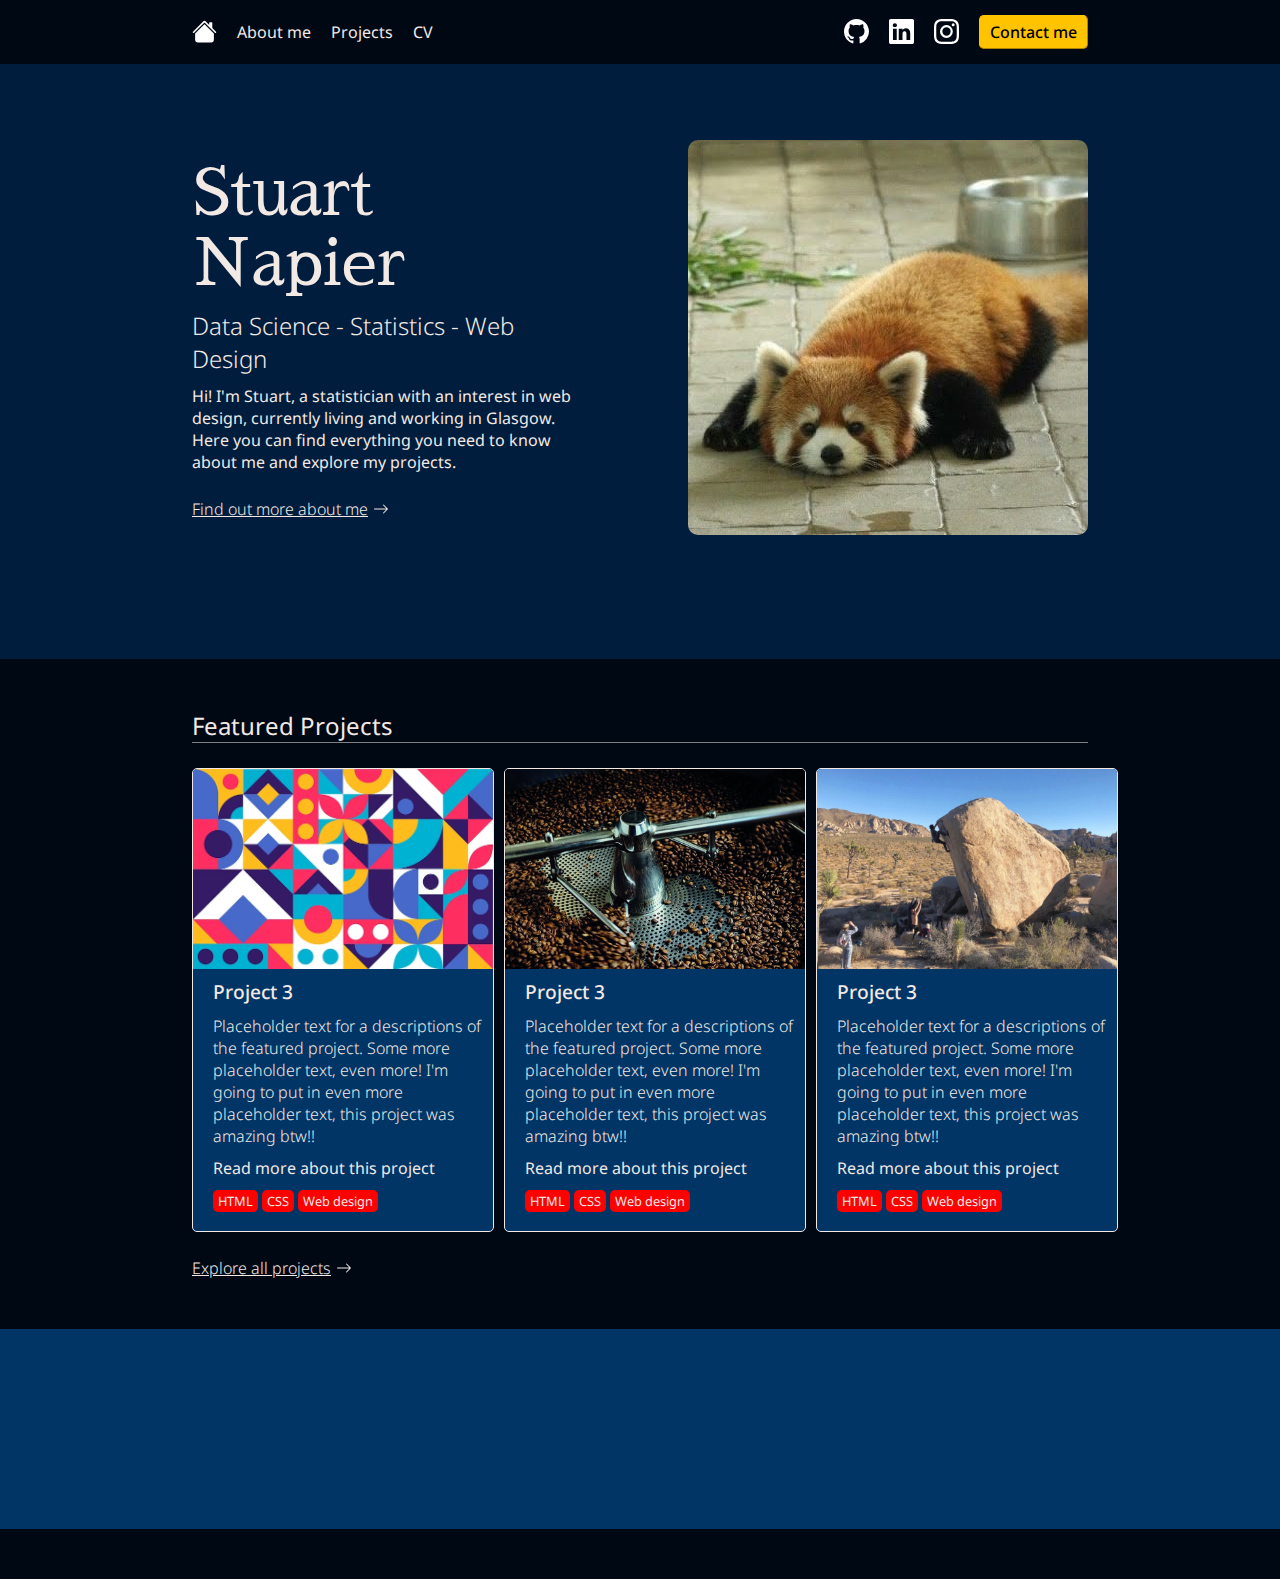
==== index.html @ 477f3e55 "deleted bootstrap files and added new files that don't use bootstrap" ====
<!DOCTYPE html>
<html lang="en">
	<head>
		<meta charset="UTF-8" />
		<meta name="viewport" content="width=device-width, initial-scale=1.0" />
		<title>NO Boostrap</title>
		<link rel="preconnect" href="https://fonts.googleapis.com" />
		<link rel="preconnect" href="https://fonts.gstatic.com" crossorigin />
		<link
			href="https://fonts.googleapis.com/css2?family=Libre+Baskerville&family=Noto+Sans:ital,wght@0,100;0,400;1,900&family=Sawarabi+Mincho&display=swap"
			rel="stylesheet"
		/>
		<link rel="stylesheet" href="./styles.css" />
	</head>
	<body>
		<header>
			<div class="header-container">
				<div class="header-list">
					<a href="">
						<svg
							xmlns="http://www.w3.org/2000/svg"
							width="16"
							height="16"
							fill="currentColor"
							class="bi bi-house-fill"
							viewBox="0 0 16 16"
						>
							<path
								d="M8.707 1.5a1 1 0 0 0-1.414 0L.646 8.146a.5.5 0 0 0 .708.708L8 2.207l6.646 6.647a.5.5 0 0 0 .708-.708L13 5.793V2.5a.5.5 0 0 0-.5-.5h-1a.5.5 0 0 0-.5.5v1.293z"
							/>
							<path
								d="m8 3.293 6 6V13.5a1.5 1.5 0 0 1-1.5 1.5h-9A1.5 1.5 0 0 1 2 13.5V9.293l6-6Z"
							/></svg
					></a>
					<a href="" class="hide-small">About me</a>
					<a href="" class="hide-small">Projects</a>
					<a href="" class="hide-small">CV</a>
				</div>
				<div class="header-end">
					<a href="" class="hide-small">
						<svg
							xmlns="http://www.w3.org/2000/svg"
							fill="currentColor"
							class="banner-icon"
							viewBox="0 0 16 16"
						>
							<path
								d="M8 0C3.58 0 0 3.58 0 8c0 3.54 2.29 6.53 5.47 7.59.4.07.55-.17.55-.38 0-.19-.01-.82-.01-1.49-2.01.37-2.53-.49-2.69-.94-.09-.23-.48-.94-.82-1.13-.28-.15-.68-.52-.01-.53.63-.01 1.08.58 1.23.82.72 1.21 1.87.87 2.33.66.07-.52.28-.87.51-1.07-1.78-.2-3.64-.89-3.64-3.95 0-.87.31-1.59.82-2.15-.08-.2-.36-1.02.08-2.12 0 0 .67-.21 2.2.82.64-.18 1.32-.27 2-.27.68 0 1.36.09 2 .27 1.53-1.04 2.2-.82 2.2-.82.44 1.1.16 1.92.08 2.12.51.56.82 1.27.82 2.15 0 3.07-1.87 3.75-3.65 3.95.29.25.54.73.54 1.48 0 1.07-.01 1.93-.01 2.2 0 .21.15.46.55.38A8.012 8.012 0 0 0 16 8c0-4.42-3.58-8-8-8"
							/>
						</svg>
					</a>
					<a href="" class="hide-small">
						<svg
							xmlns="http://www.w3.org/2000/svg"
							fill="currentColor"
							class="banner-icon"
							viewBox="0 0 16 16"
						>
							<path
								d="M0 1.146C0 .513.526 0 1.175 0h13.65C15.474 0 16 .513 16 1.146v13.708c0 .633-.526 1.146-1.175 1.146H1.175C.526 16 0 15.487 0 14.854V1.146zm4.943 12.248V6.169H2.542v7.225h2.401m-1.2-8.212c.837 0 1.358-.554 1.358-1.248-.015-.709-.52-1.248-1.342-1.248-.822 0-1.359.54-1.359 1.248 0 .694.521 1.248 1.327 1.248h.016zm4.908 8.212V9.359c0-.216.016-.432.08-.586.173-.431.568-.878 1.232-.878.869 0 1.216.662 1.216 1.634v3.865h2.401V9.25c0-2.22-1.184-3.252-2.764-3.252-1.274 0-1.845.7-2.165 1.193v.025h-.016a5.54 5.54 0 0 1 .016-.025V6.169h-2.4c.03.678 0 7.225 0 7.225h2.4"
							/>
						</svg>
					</a>
					<a href="" class="hide-small">
						<svg
							xmlns="http://www.w3.org/2000/svg"
							fill="currentColor"
							class="banner-icon"
							viewBox="0 0 16 16"
						>
							<path
								d="M8 0C5.829 0 5.556.01 4.703.048 3.85.088 3.269.222 2.76.42a3.917 3.917 0 0 0-1.417.923A3.927 3.927 0 0 0 .42 2.76C.222 3.268.087 3.85.048 4.7.01 5.555 0 5.827 0 8.001c0 2.172.01 2.444.048 3.297.04.852.174 1.433.372 1.942.205.526.478.972.923 1.417.444.445.89.719 1.416.923.51.198 1.09.333 1.942.372C5.555 15.99 5.827 16 8 16s2.444-.01 3.298-.048c.851-.04 1.434-.174 1.943-.372a3.916 3.916 0 0 0 1.416-.923c.445-.445.718-.891.923-1.417.197-.509.332-1.09.372-1.942C15.99 10.445 16 10.173 16 8s-.01-2.445-.048-3.299c-.04-.851-.175-1.433-.372-1.941a3.926 3.926 0 0 0-.923-1.417A3.911 3.911 0 0 0 13.24.42c-.51-.198-1.092-.333-1.943-.372C10.443.01 10.172 0 7.998 0h.003zm-.717 1.442h.718c2.136 0 2.389.007 3.232.046.78.035 1.204.166 1.486.275.373.145.64.319.92.599.28.28.453.546.598.92.11.281.24.705.275 1.485.039.843.047 1.096.047 3.231s-.008 2.389-.047 3.232c-.035.78-.166 1.203-.275 1.485a2.47 2.47 0 0 1-.599.919c-.28.28-.546.453-.92.598-.28.11-.704.24-1.485.276-.843.038-1.096.047-3.232.047s-2.39-.009-3.233-.047c-.78-.036-1.203-.166-1.485-.276a2.478 2.478 0 0 1-.92-.598 2.48 2.48 0 0 1-.6-.92c-.109-.281-.24-.705-.275-1.485-.038-.843-.046-1.096-.046-3.233 0-2.136.008-2.388.046-3.231.036-.78.166-1.204.276-1.486.145-.373.319-.64.599-.92.28-.28.546-.453.92-.598.282-.11.705-.24 1.485-.276.738-.034 1.024-.044 2.515-.045v.002zm4.988 1.328a.96.96 0 1 0 0 1.92.96.96 0 0 0 0-1.92zm-4.27 1.122a4.109 4.109 0 1 0 0 8.217 4.109 4.109 0 0 0 0-8.217zm0 1.441a2.667 2.667 0 1 1 0 5.334 2.667 2.667 0 0 1 0-5.334"
							/>
						</svg>
					</a>
					<button class="contact-button">Contact me</button>
				</div>
				<div class="header-small-middle">
					<a href="">
						<svg
							xmlns="http://www.w3.org/2000/svg"
							fill="currentColor"
							class="banner-icon"
							viewBox="0 0 16 16"
						>
							<path
								d="M8 0C3.58 0 0 3.58 0 8c0 3.54 2.29 6.53 5.47 7.59.4.07.55-.17.55-.38 0-.19-.01-.82-.01-1.49-2.01.37-2.53-.49-2.69-.94-.09-.23-.48-.94-.82-1.13-.28-.15-.68-.52-.01-.53.63-.01 1.08.58 1.23.82.72 1.21 1.87.87 2.33.66.07-.52.28-.87.51-1.07-1.78-.2-3.64-.89-3.64-3.95 0-.87.31-1.59.82-2.15-.08-.2-.36-1.02.08-2.12 0 0 .67-.21 2.2.82.64-.18 1.32-.27 2-.27.68 0 1.36.09 2 .27 1.53-1.04 2.2-.82 2.2-.82.44 1.1.16 1.92.08 2.12.51.56.82 1.27.82 2.15 0 3.07-1.87 3.75-3.65 3.95.29.25.54.73.54 1.48 0 1.07-.01 1.93-.01 2.2 0 .21.15.46.55.38A8.012 8.012 0 0 0 16 8c0-4.42-3.58-8-8-8"
							/>
						</svg>
					</a>
					<a href="">
						<svg
							xmlns="http://www.w3.org/2000/svg"
							fill="currentColor"
							class="banner-icon"
							viewBox="0 0 16 16"
						>
							<path
								d="M0 1.146C0 .513.526 0 1.175 0h13.65C15.474 0 16 .513 16 1.146v13.708c0 .633-.526 1.146-1.175 1.146H1.175C.526 16 0 15.487 0 14.854V1.146zm4.943 12.248V6.169H2.542v7.225h2.401m-1.2-8.212c.837 0 1.358-.554 1.358-1.248-.015-.709-.52-1.248-1.342-1.248-.822 0-1.359.54-1.359 1.248 0 .694.521 1.248 1.327 1.248h.016zm4.908 8.212V9.359c0-.216.016-.432.08-.586.173-.431.568-.878 1.232-.878.869 0 1.216.662 1.216 1.634v3.865h2.401V9.25c0-2.22-1.184-3.252-2.764-3.252-1.274 0-1.845.7-2.165 1.193v.025h-.016a5.54 5.54 0 0 1 .016-.025V6.169h-2.4c.03.678 0 7.225 0 7.225h2.4"
							/>
						</svg>
					</a>
					<a href="">
						<svg
							xmlns="http://www.w3.org/2000/svg"
							fill="currentColor"
							class="banner-icon"
							viewBox="0 0 16 16"
						>
							<path
								d="M8 0C5.829 0 5.556.01 4.703.048 3.85.088 3.269.222 2.76.42a3.917 3.917 0 0 0-1.417.923A3.927 3.927 0 0 0 .42 2.76C.222 3.268.087 3.85.048 4.7.01 5.555 0 5.827 0 8.001c0 2.172.01 2.444.048 3.297.04.852.174 1.433.372 1.942.205.526.478.972.923 1.417.444.445.89.719 1.416.923.51.198 1.09.333 1.942.372C5.555 15.99 5.827 16 8 16s2.444-.01 3.298-.048c.851-.04 1.434-.174 1.943-.372a3.916 3.916 0 0 0 1.416-.923c.445-.445.718-.891.923-1.417.197-.509.332-1.09.372-1.942C15.99 10.445 16 10.173 16 8s-.01-2.445-.048-3.299c-.04-.851-.175-1.433-.372-1.941a3.926 3.926 0 0 0-.923-1.417A3.911 3.911 0 0 0 13.24.42c-.51-.198-1.092-.333-1.943-.372C10.443.01 10.172 0 7.998 0h.003zm-.717 1.442h.718c2.136 0 2.389.007 3.232.046.78.035 1.204.166 1.486.275.373.145.64.319.92.599.28.28.453.546.598.92.11.281.24.705.275 1.485.039.843.047 1.096.047 3.231s-.008 2.389-.047 3.232c-.035.78-.166 1.203-.275 1.485a2.47 2.47 0 0 1-.599.919c-.28.28-.546.453-.92.598-.28.11-.704.24-1.485.276-.843.038-1.096.047-3.232.047s-2.39-.009-3.233-.047c-.78-.036-1.203-.166-1.485-.276a2.478 2.478 0 0 1-.92-.598 2.48 2.48 0 0 1-.6-.92c-.109-.281-.24-.705-.275-1.485-.038-.843-.046-1.096-.046-3.233 0-2.136.008-2.388.046-3.231.036-.78.166-1.204.276-1.486.145-.373.319-.64.599-.92.28-.28.546-.453.92-.598.282-.11.705-.24 1.485-.276.738-.034 1.024-.044 2.515-.045v.002zm4.988 1.328a.96.96 0 1 0 0 1.92.96.96 0 0 0 0-1.92zm-4.27 1.122a4.109 4.109 0 1 0 0 8.217 4.109 4.109 0 0 0 0-8.217zm0 1.441a2.667 2.667 0 1 1 0 5.334 2.667 2.667 0 0 1 0-5.334"
							/>
						</svg>
					</a>
				</div>
			</div>
		</header>
		<section class="hero-background">
			<div class="hero-container">
				<div class="hero-card">
					<p class="hero-title">Stuart Napier</p>
					<p class="hero-lead">Data Science - Statistics - Web Design</p>
					<p class="hero-description">
						Hi! I'm Stuart, a statistician with an interest in web design,
						currently living and working in Glasgow. Here you can find
						everything you need to know about me and explore my projects.
					</p>
					<a class="hero-link" href="#">
						Find out more about me
						<svg
							xmlns="http://www.w3.org/2000/svg"
							width="16"
							height="16"
							fill="currentColor"
							class=""
							viewBox="0 0 16 16"
						>
							<path
								fill-rule="evenodd"
								d="M1 8a.5.5 0 0 1 .5-.5h11.793l-3.147-3.146a.5.5 0 0 1 .708-.708l4 4a.5.5 0 0 1 0 .708l-4 4a.5.5 0 0 1-.708-.708L13.293 8.5H1.5A.5.5 0 0 1 1 8"
							></path>
						</svg>
					</a>
				</div>
				<div>
					<img src="./assets/red-panda.jpg" alt="" class="hero-picture" />
				</div>
			</div>
		</section>
		<section class="features-background">
			<div>
				<h2>Featured Projects</h2>
			</div>
			<div class="card-container">
				<div class="project-card">
					<img src="./assets/geom-pattern.avif" alt="" />
					<div class="project-card-desc">
						<h5>Project 3</h5>
						<p>
							Placeholder text for a descriptions of the featured project. Some
							more placeholder text, even more! I'm going to put in even more
							placeholder text, this project was amazing btw!!
						</p>
						<a href="">Read more about this project</a>
						<div class="project-card-pills">
							<ul>
								<li>HTML</li>
								<li>CSS</li>
								<li>Web design</li>
							</ul>
						</div>
					</div>
				</div>
				<div class="project-card">
					<img src="./assets/coffee.jpg" alt="" />
					<div class="project-card-desc">
						<h5>Project 3</h5>
						<p>
							Placeholder text for a descriptions of the featured project. Some
							more placeholder text, even more! I'm going to put in even more
							placeholder text, this project was amazing btw!!
						</p>
						<a href="">Read more about this project</a>
						<div class="project-card-pills">
							<ul>
								<li>HTML</li>
								<li>CSS</li>
								<li>Web design</li>
							</ul>
						</div>
					</div>
				</div>
				<div class="project-card">
					<img src="./assets/wr-img.jpg" alt="" />
					<div class="project-card-desc">
						<h5>Project 3</h5>
						<p>
							Placeholder text for a descriptions of the featured project. Some
							more placeholder text, even more! I'm going to put in even more
							placeholder text, this project was amazing btw!!
						</p>
						<a href="">Read more about this project</a>
						<div class="project-card-pills">
							<ul>
								<li>HTML</li>
								<li>CSS</li>
								<li>Web design</li>
							</ul>
						</div>
					</div>
				</div>
			</div>
			<div class="feature-end-link">
				<a class="hero-link" href="#">
					Explore all projects
					<svg
						xmlns="http://www.w3.org/2000/svg"
						width="16"
						height="16"
						fill="currentColor"
						class=""
						viewBox="0 0 16 16"
					>
						<path
							fill-rule="evenodd"
							d="M1 8a.5.5 0 0 1 .5-.5h11.793l-3.147-3.146a.5.5 0 0 1 .708-.708l4 4a.5.5 0 0 1 0 .708l-4 4a.5.5 0 0 1-.708-.708L13.293 8.5H1.5A.5.5 0 0 1 1 8"
						></path>
					</svg>
				</a>
			</div>
		</section>
		<section class="jumbotron">
			<div class="jumbotron-background"></div>
		</section>
		<footer>
			<div class="footer-background"></div>
		</footer>
	</body>
</html>
---- styles.css ----
/* CSS HEX */
:root{
    --rich-black: #000814ff;
    --oxford-blue: #001d3dff;
    --yale-blue: #003566ff;
    --mikado-yellow: #ffc300ff;
    --gold: #ffd60aff;
    --light-text: #f2e9e4;
}

/* || Global  */
* {
margin: 0;
padding: 0;
}

header{
    position: fixed;
    top: 0;
    left: 0;
    width: 100%;
}

/* || Header */
/* XL screen - large desktop */
.header-container{
    background-color: var(--rich-black);
    display: flex;
    justify-content: space-between;
    align-items: center;
    padding-left: 15%;
    padding-right: 15%;
    padding-top: 15px;
    padding-bottom: 15px;
    font-family: 'Libre Baskerville', serif;
    font-family: 'Noto Sans', sans-serif;
    font-weight: 400;
}

.header-container  p,a,li {
    color: var(--light-text);
    text-decoration: none;
}

.header-list{
    display: flex;
    align-items: center;
    gap: 20px;
}
.header-list svg{
    height:25px;
    width: 25px;
    padding-top: 3px;
    color: white;
}

.header-end{
    display: flex;
    gap: 20px;
    align-items: center;
}

.contact-button{
    font-family: 'Libre Baskerville', serif;
    font-family: 'Noto Sans', sans-serif;
    font-size: 16px;
    font-weight: 500;
    padding-left: 10px;
    padding-right: 10px;
    padding-top: 5px;
    padding-bottom: 5px;
    background-color: var(--mikado-yellow);
    border-width: 1px;
    border-radius: 5px;
    border-color: var(--mikado-yellow);
    cursor: pointer;

}

.banner-icon{
    height:25px;
    width: 25px;
    padding-top: 3px;
    color: white;
}

.header-burger ul{
    display: flex;
    align-items: center;
    float: left;
    margin: 0px;
    list-style-type: none;
}

.header-burger li {
    display: block;
    padding-left: 5px;
    padding-right: 5px;
    /* border: 1px solid red; */
}

/* XL screen - large desktop */
@media screen and (min-width: 992px){
    .header-burger{
        display: none;
    }
    .header-small-middle{
        display: none;
    }
}

/* Large screen - laptop */
@media screen and (max-width: 1200px) and (min-width: 992px){
    .header-container{
        padding-left: 10%;
        padding-right: 10%;
    }
}


/* Medium and Small screen - phone */
@media screen and (max-width: 992px) {
    .header-container{
        padding-left: 5%;
        padding-right: 5%;
        display: flex;
        justify-content: space-between;
    }
    .header-container:hover{
        background-color: aquamarine;
    }

    .header-container .hide-small{
        display: none;
    }

    .header-list{
        width: 33%;
    }
    .header-small-middle{
        width: 33%;
        display: flex;
        justify-content: center;
        gap: 10px;
    }
    .header-end{
        display: flex;
        justify-content: flex-end;
        order: 1;
        width: 33%;
        margin-right: 0px;
    }

  }

  /* || Hero section */
  .hero-background{

    width: 100%;
    margin-top: 60px;
    padding-bottom: 120px;
    background-color: var(--oxford-blue);
  }
  .hero-container{
    padding-top: 80px;
    padding-left: 15%;
    padding-right: 15%;
    display: flex;
    align-items: center;
    gap: 100px;
  }

  .hero-title{
    font-family: 'Sawarabi Mincho', serif;
    color: var(--light-text);
    font-size: 4rem;
  }
  .hero-lead{
    font-family: 'Noto Sans', sans-serif;
    color: var(--light-text);
    font-size: 1.5rem;
    font-weight: 300;
    padding-top: 10px;
  }

  .hero-description{
    font-family: 'Noto Sans', sans-serif;
    color: var(--light-text);
    font-size: 1rem;
    font-weight: 400;
    padding-top: 10px;
  }

  .hero-link{
    display: flex;
    align-items: center;
    gap: 5px;
    margin-top: 25px;
    font-family: 'Noto Sans', sans-serif;
    color: var(--light-text);
    font-weight: 300;
    text-decoration: underline;
  }

  .hero-picture {
    border-radius: 10px;
    width: 400px;
  }

/* Medium and Small screen - phone */
@media screen and (max-width: 992px) {
    .hero-container{
        flex-wrap: wrap;
        padding-top: 50px;
        gap: 20px;
        justify-content: center;
    }
    .hero-card {
        order: 1;
        text-align: center;
        justify-content: center;
      }
    .hero-picture{
        width: 250px;
    }
    .hero-link{
        justify-content: center;
    }
}

/* || Features section */
.features-background{
    background-color: var(--rich-black);
    padding-left: 15%;
    padding-right: 15%;
    padding-top: 50px;
    padding-bottom: 50px;
}


.features-background h2{
    margin-bottom: 25px;
    color: var(--light-text);
    border-bottom: solid gray 0.5px;
    font-family: 'Noto Sans', sans-serif;
    font-weight: 400;
}

.card-container{
    display: flex;
    justify-content: space-between;
    padding-top: 0px;
    gap: 10px;
}

.project-card{
    color: var(--light-text);
    background-color: var(--yale-blue);
    border: solid var(--light-text) 1px;
    border-radius: 5px;
    width: 325px;
}

.project-card > img{
    height: 200px;
    width: 100%;
    object-fit: cover;
    border-top-left-radius: 4px;
    border-top-right-radius: 4px;
}

.project-card-desc{
    padding-left: 20px;
    padding-top: 5px;
    padding-right: 10px;
    padding-bottom: 20px;
    font-family: 'Noto Sans', sans-serif;

}

.project-card h5{
    font-weight: 500;
    font-size: 1.2rem;
    padding-bottom: 10px;
}

.project-card p{
    font-weight: 300;
    font-size: 1rem;
    padding-bottom: 10px;
}

.project-card a{
    font-weight: 400;
    font-size: 1rem;
    padding-bottom: 20px;
}

.project-card-pills{
    display: flex;
}

.project-card ul{
    list-style-type: none;
    padding-top: 10px;
}

.project-card-pills li{
    display: inline;
    margin-top: 5px;
    padding: 2px 5px 2px 5px;
    font-size: 0.8rem;
    font-weight: 400;
    background-color: red;
    border-radius: 5px;
    border-style: none;
}

/* Large screen and above */
@media screen and (min-width: 1200px){
    .project-card{
        min-width: 300px;
        width: 30%;
    }
}

/* Large screen - laptop */
@media screen and (max-width: 1200px) and (min-width: 992px){
    .card-container{
        flex-wrap: wrap;
        gap: 20px;
    }

    .project-card{
        width: 800px;
        max-height: 200px;
        height: 30%;
        display: flex;
    }
    .project-card-desc{
        display: flex;
        flex-direction: column;
        justify-content: space-between;

    }
    .project-card-desc a{
        padding-top: 0px;
        padding-bottom: 0px;
    }
    .project-card-desc a{
        padding-top: 0px;
        padding-bottom: 0px;
    }

    .project-card-pills{
        margin-top: 0px;
        margin-bottom: 0px;
        padding-top: 0px;
        padding-bottom: 0px;
        justify-self: flex-end;
    }


    .project-card img{
        min-width: 40%;
        border-top-right-radius:unset;
        border-bottom-left-radius: 4px;
    }
}


/* Medium and Small screen - phone */
@media screen and (max-width: 992px) {
    .card-container{
        flex-wrap: wrap;
        flex-direction: column;
        align-items: center;
        gap: 20px;
    }
    .project-card{
        width: 100%;
        max-width: 350px;

    }

  }

  /* || Jumbotron */

  .jumbotron-background{
    width: 100%;
    height: 200px;
    background-color: var(--yale-blue);
  }

  .footer-background{
    width: 100%;
    height: 50px;
    background-color: var(--rich-black);
  }
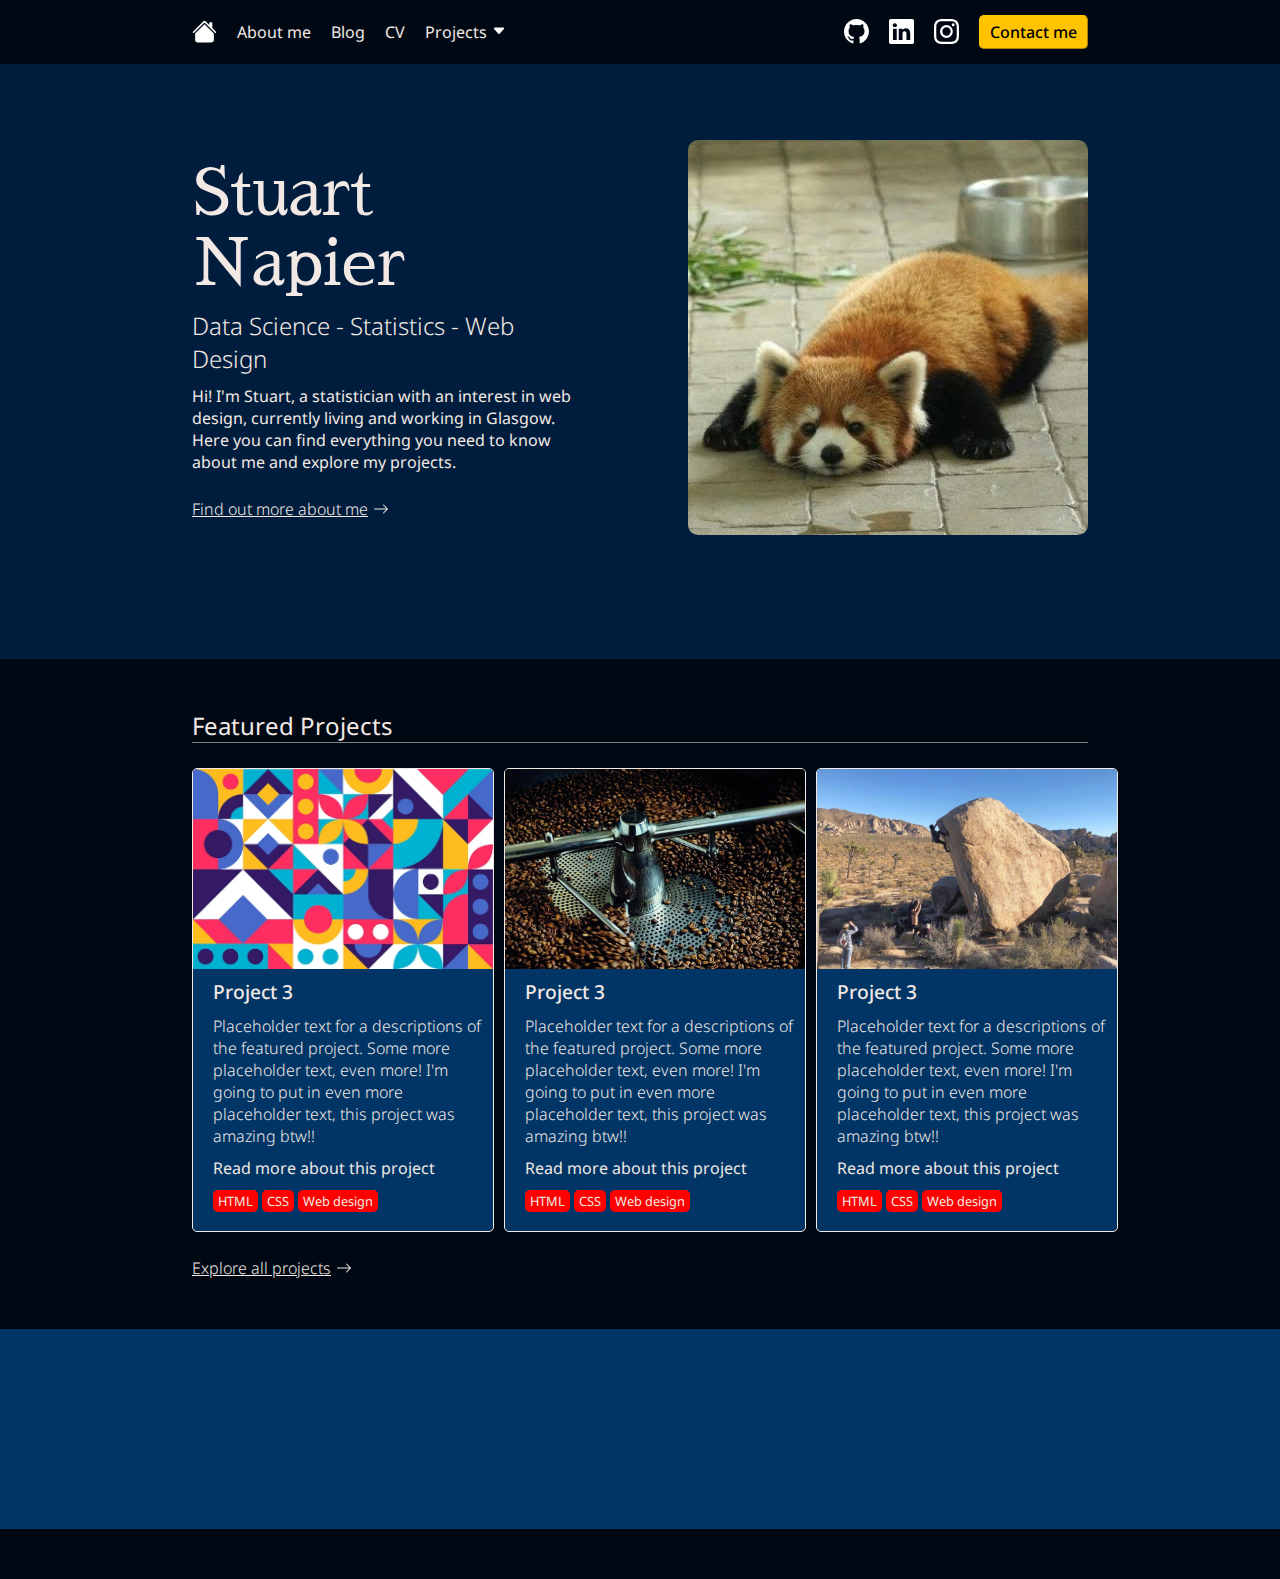
==== commit c8844bd9: "added raw basis of about me page" ====
--- a/index.html
+++ b/index.html
@@ -3,7 +3,7 @@
 	<head>
 		<meta charset="UTF-8" />
 		<meta name="viewport" content="width=device-width, initial-scale=1.0" />
-		<title>NO Boostrap</title>
+		<title>Stuart Napier</title>
 		<link rel="preconnect" href="https://fonts.googleapis.com" />
 		<link rel="preconnect" href="https://fonts.gstatic.com" crossorigin />
 		<link
@@ -16,7 +16,7 @@
 		<header>
 			<div class="header-container">
 				<div class="header-list">
-					<a href="">
+					<a href="./index.html">
 						<svg
 							xmlns="http://www.w3.org/2000/svg"
 							width="16"
@@ -32,9 +32,16 @@
 								d="m8 3.293 6 6V13.5a1.5 1.5 0 0 1-1.5 1.5h-9A1.5 1.5 0 0 1 2 13.5V9.293l6-6Z"
 							/></svg
 					></a>
-					<a href="" class="hide-small">About me</a>
-					<a href="" class="hide-small">Projects</a>
+					<a href="./about-me.html" class="hide-small">About me</a>
+
+					<a href="" class="hide-small">Blog</a>
 					<a href="" class="hide-small">CV</a>
+					<a href="" class="hide-small header-text-icon">Projects
+						<svg xmlns="http://www.w3.org/2000/svg" width="16" height="16" fill="currentColor" class="bi bi-caret-down-fill header-small-icon"
+							viewBox="0 0 16 16">
+							<path
+								d="M7.247 11.14 2.451 5.658C1.885 5.013 2.345 4 3.204 4h9.592a1 1 0 0 1 .753 1.659l-4.796 5.48a1 1 0 0 1-1.506 0z" />
+						</svg></a>
 				</div>
 				<div class="header-end">
 					<a href="" class="hide-small">
--- a/styles.css
+++ b/styles.css
@@ -32,7 +32,6 @@
     padding-right: 15%;
     padding-top: 15px;
     padding-bottom: 15px;
-    font-family: 'Libre Baskerville', serif;
     font-family: 'Noto Sans', sans-serif;
     font-weight: 400;
 }
@@ -47,11 +46,31 @@
     align-items: center;
     gap: 20px;
 }
+
+.header-list > * {
+    border-bottom: 2px transparent;
+}
+
+.header-list > *:hover{
+    border-bottom: 2px solid grey;
+}
+
 .header-list svg{
     height:25px;
     width: 25px;
     padding-top: 3px;
     color: white;
+}
+
+.header-list .header-text-icon{
+    display: flex;
+    /* padding-top: 3px; */
+}
+
+.header-list .header-small-icon{
+    padding-left: 5px;
+    height: 14px;
+    width: 14px;
 }
 
 .header-end{
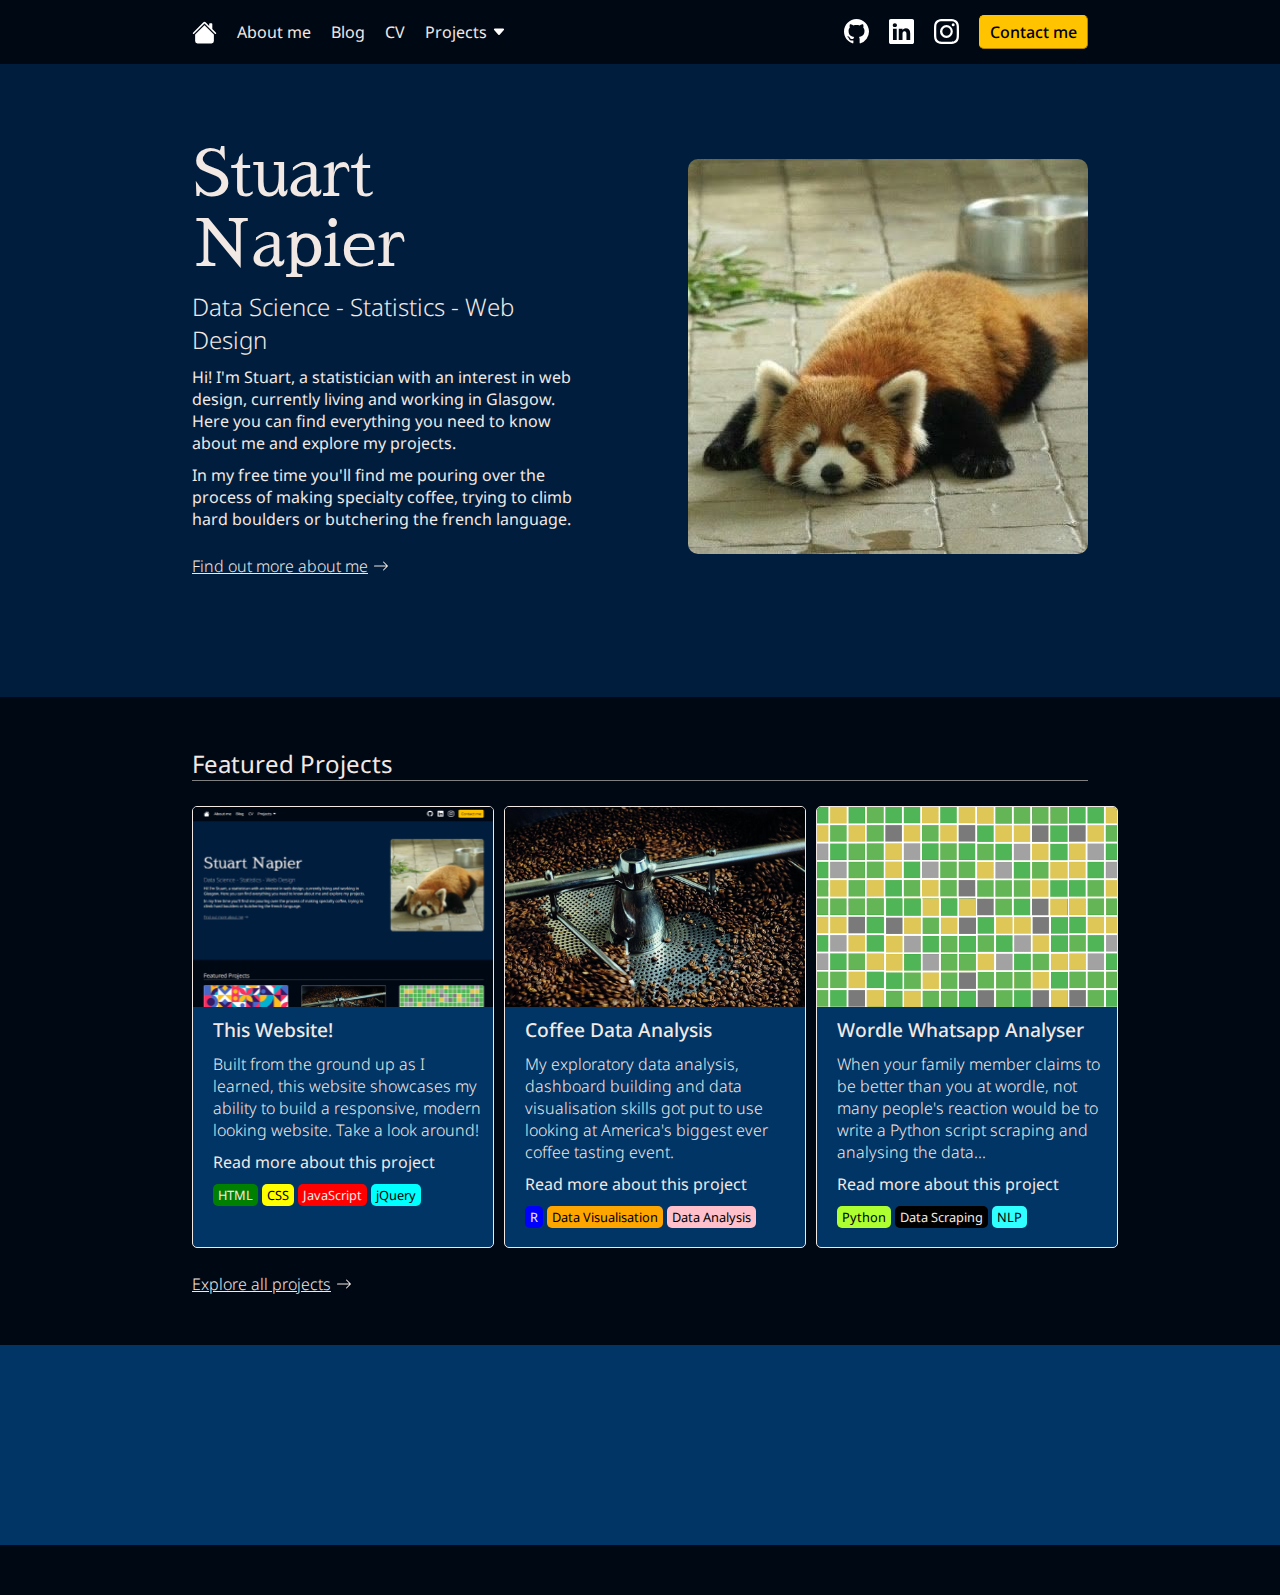
==== commit 2521f22c: "added small amount of javascript. removed placeholder text from project cards" ====
--- a/index.html
+++ b/index.html
@@ -1,246 +1,289 @@
 <!DOCTYPE html>
 <html lang="en">
-	<head>
-		<meta charset="UTF-8" />
-		<meta name="viewport" content="width=device-width, initial-scale=1.0" />
-		<title>Stuart Napier</title>
-		<link rel="preconnect" href="https://fonts.googleapis.com" />
-		<link rel="preconnect" href="https://fonts.gstatic.com" crossorigin />
-		<link
-			href="https://fonts.googleapis.com/css2?family=Libre+Baskerville&family=Noto+Sans:ital,wght@0,100;0,400;1,900&family=Sawarabi+Mincho&display=swap"
-			rel="stylesheet"
-		/>
-		<link rel="stylesheet" href="./styles.css" />
-	</head>
-	<body>
-		<header>
-			<div class="header-container">
-				<div class="header-list">
-					<a href="./index.html">
-						<svg
-							xmlns="http://www.w3.org/2000/svg"
-							width="16"
-							height="16"
-							fill="currentColor"
-							class="bi bi-house-fill"
-							viewBox="0 0 16 16"
-						>
-							<path
-								d="M8.707 1.5a1 1 0 0 0-1.414 0L.646 8.146a.5.5 0 0 0 .708.708L8 2.207l6.646 6.647a.5.5 0 0 0 .708-.708L13 5.793V2.5a.5.5 0 0 0-.5-.5h-1a.5.5 0 0 0-.5.5v1.293z"
-							/>
-							<path
-								d="m8 3.293 6 6V13.5a1.5 1.5 0 0 1-1.5 1.5h-9A1.5 1.5 0 0 1 2 13.5V9.293l6-6Z"
-							/></svg
-					></a>
-					<a href="./about-me.html" class="hide-small">About me</a>
+  <head>
+    <meta charset="UTF-8" />
+    <meta name="viewport" content="width=device-width, initial-scale=1.0" />
+    <title>Stuart Napier</title>
+    <link rel="preconnect" href="https://fonts.googleapis.com" />
+    <link rel="preconnect" href="https://fonts.gstatic.com" crossorigin />
+    <link
+      href="https://fonts.googleapis.com/css2?family=Libre+Baskerville&family=Noto+Sans:ital,wght@0,100;0,400;1,900&family=Sawarabi+Mincho&display=swap"
+      rel="stylesheet"
+    />
+    <link rel="stylesheet" href="./styles.css" />
+  </head>
+  <body>
+    <header>
+      <div class="header-container">
+        <div class="header-content-left">
+          <svg
+            xmlns="http://www.w3.org/2000/svg"
+            width="16"
+            height="16"
+            fill="currentColor"
+            class="bi bi-list hide-large"
+            viewBox="0 0 16 16"
+          >
+            <path
+              fill-rule="evenodd"
+              d="M2.5 12a.5.5 0 0 1 .5-.5h10a.5.5 0 0 1 0 1H3a.5.5 0 0 1-.5-.5m0-4a.5.5 0 0 1 .5-.5h10a.5.5 0 0 1 0 1H3a.5.5 0 0 1-.5-.5m0-4a.5.5 0 0 1 .5-.5h10a.5.5 0 0 1 0 1H3a.5.5 0 0 1-.5-.5"
+            />
+          </svg>
 
-					<a href="" class="hide-small">Blog</a>
-					<a href="" class="hide-small">CV</a>
-					<a href="" class="hide-small header-text-icon">Projects
-						<svg xmlns="http://www.w3.org/2000/svg" width="16" height="16" fill="currentColor" class="bi bi-caret-down-fill header-small-icon"
-							viewBox="0 0 16 16">
-							<path
-								d="M7.247 11.14 2.451 5.658C1.885 5.013 2.345 4 3.204 4h9.592a1 1 0 0 1 .753 1.659l-4.796 5.48a1 1 0 0 1-1.506 0z" />
-						</svg></a>
-				</div>
-				<div class="header-end">
-					<a href="" class="hide-small">
-						<svg
-							xmlns="http://www.w3.org/2000/svg"
-							fill="currentColor"
-							class="banner-icon"
-							viewBox="0 0 16 16"
-						>
-							<path
-								d="M8 0C3.58 0 0 3.58 0 8c0 3.54 2.29 6.53 5.47 7.59.4.07.55-.17.55-.38 0-.19-.01-.82-.01-1.49-2.01.37-2.53-.49-2.69-.94-.09-.23-.48-.94-.82-1.13-.28-.15-.68-.52-.01-.53.63-.01 1.08.58 1.23.82.72 1.21 1.87.87 2.33.66.07-.52.28-.87.51-1.07-1.78-.2-3.64-.89-3.64-3.95 0-.87.31-1.59.82-2.15-.08-.2-.36-1.02.08-2.12 0 0 .67-.21 2.2.82.64-.18 1.32-.27 2-.27.68 0 1.36.09 2 .27 1.53-1.04 2.2-.82 2.2-.82.44 1.1.16 1.92.08 2.12.51.56.82 1.27.82 2.15 0 3.07-1.87 3.75-3.65 3.95.29.25.54.73.54 1.48 0 1.07-.01 1.93-.01 2.2 0 .21.15.46.55.38A8.012 8.012 0 0 0 16 8c0-4.42-3.58-8-8-8"
-							/>
-						</svg>
-					</a>
-					<a href="" class="hide-small">
-						<svg
-							xmlns="http://www.w3.org/2000/svg"
-							fill="currentColor"
-							class="banner-icon"
-							viewBox="0 0 16 16"
-						>
-							<path
-								d="M0 1.146C0 .513.526 0 1.175 0h13.65C15.474 0 16 .513 16 1.146v13.708c0 .633-.526 1.146-1.175 1.146H1.175C.526 16 0 15.487 0 14.854V1.146zm4.943 12.248V6.169H2.542v7.225h2.401m-1.2-8.212c.837 0 1.358-.554 1.358-1.248-.015-.709-.52-1.248-1.342-1.248-.822 0-1.359.54-1.359 1.248 0 .694.521 1.248 1.327 1.248h.016zm4.908 8.212V9.359c0-.216.016-.432.08-.586.173-.431.568-.878 1.232-.878.869 0 1.216.662 1.216 1.634v3.865h2.401V9.25c0-2.22-1.184-3.252-2.764-3.252-1.274 0-1.845.7-2.165 1.193v.025h-.016a5.54 5.54 0 0 1 .016-.025V6.169h-2.4c.03.678 0 7.225 0 7.225h2.4"
-							/>
-						</svg>
-					</a>
-					<a href="" class="hide-small">
-						<svg
-							xmlns="http://www.w3.org/2000/svg"
-							fill="currentColor"
-							class="banner-icon"
-							viewBox="0 0 16 16"
-						>
-							<path
-								d="M8 0C5.829 0 5.556.01 4.703.048 3.85.088 3.269.222 2.76.42a3.917 3.917 0 0 0-1.417.923A3.927 3.927 0 0 0 .42 2.76C.222 3.268.087 3.85.048 4.7.01 5.555 0 5.827 0 8.001c0 2.172.01 2.444.048 3.297.04.852.174 1.433.372 1.942.205.526.478.972.923 1.417.444.445.89.719 1.416.923.51.198 1.09.333 1.942.372C5.555 15.99 5.827 16 8 16s2.444-.01 3.298-.048c.851-.04 1.434-.174 1.943-.372a3.916 3.916 0 0 0 1.416-.923c.445-.445.718-.891.923-1.417.197-.509.332-1.09.372-1.942C15.99 10.445 16 10.173 16 8s-.01-2.445-.048-3.299c-.04-.851-.175-1.433-.372-1.941a3.926 3.926 0 0 0-.923-1.417A3.911 3.911 0 0 0 13.24.42c-.51-.198-1.092-.333-1.943-.372C10.443.01 10.172 0 7.998 0h.003zm-.717 1.442h.718c2.136 0 2.389.007 3.232.046.78.035 1.204.166 1.486.275.373.145.64.319.92.599.28.28.453.546.598.92.11.281.24.705.275 1.485.039.843.047 1.096.047 3.231s-.008 2.389-.047 3.232c-.035.78-.166 1.203-.275 1.485a2.47 2.47 0 0 1-.599.919c-.28.28-.546.453-.92.598-.28.11-.704.24-1.485.276-.843.038-1.096.047-3.232.047s-2.39-.009-3.233-.047c-.78-.036-1.203-.166-1.485-.276a2.478 2.478 0 0 1-.92-.598 2.48 2.48 0 0 1-.6-.92c-.109-.281-.24-.705-.275-1.485-.038-.843-.046-1.096-.046-3.233 0-2.136.008-2.388.046-3.231.036-.78.166-1.204.276-1.486.145-.373.319-.64.599-.92.28-.28.546-.453.92-.598.282-.11.705-.24 1.485-.276.738-.034 1.024-.044 2.515-.045v.002zm4.988 1.328a.96.96 0 1 0 0 1.92.96.96 0 0 0 0-1.92zm-4.27 1.122a4.109 4.109 0 1 0 0 8.217 4.109 4.109 0 0 0 0-8.217zm0 1.441a2.667 2.667 0 1 1 0 5.334 2.667 2.667 0 0 1 0-5.334"
-							/>
-						</svg>
-					</a>
-					<button class="contact-button">Contact me</button>
-				</div>
-				<div class="header-small-middle">
-					<a href="">
-						<svg
-							xmlns="http://www.w3.org/2000/svg"
-							fill="currentColor"
-							class="banner-icon"
-							viewBox="0 0 16 16"
-						>
-							<path
-								d="M8 0C3.58 0 0 3.58 0 8c0 3.54 2.29 6.53 5.47 7.59.4.07.55-.17.55-.38 0-.19-.01-.82-.01-1.49-2.01.37-2.53-.49-2.69-.94-.09-.23-.48-.94-.82-1.13-.28-.15-.68-.52-.01-.53.63-.01 1.08.58 1.23.82.72 1.21 1.87.87 2.33.66.07-.52.28-.87.51-1.07-1.78-.2-3.64-.89-3.64-3.95 0-.87.31-1.59.82-2.15-.08-.2-.36-1.02.08-2.12 0 0 .67-.21 2.2.82.64-.18 1.32-.27 2-.27.68 0 1.36.09 2 .27 1.53-1.04 2.2-.82 2.2-.82.44 1.1.16 1.92.08 2.12.51.56.82 1.27.82 2.15 0 3.07-1.87 3.75-3.65 3.95.29.25.54.73.54 1.48 0 1.07-.01 1.93-.01 2.2 0 .21.15.46.55.38A8.012 8.012 0 0 0 16 8c0-4.42-3.58-8-8-8"
-							/>
-						</svg>
-					</a>
-					<a href="">
-						<svg
-							xmlns="http://www.w3.org/2000/svg"
-							fill="currentColor"
-							class="banner-icon"
-							viewBox="0 0 16 16"
-						>
-							<path
-								d="M0 1.146C0 .513.526 0 1.175 0h13.65C15.474 0 16 .513 16 1.146v13.708c0 .633-.526 1.146-1.175 1.146H1.175C.526 16 0 15.487 0 14.854V1.146zm4.943 12.248V6.169H2.542v7.225h2.401m-1.2-8.212c.837 0 1.358-.554 1.358-1.248-.015-.709-.52-1.248-1.342-1.248-.822 0-1.359.54-1.359 1.248 0 .694.521 1.248 1.327 1.248h.016zm4.908 8.212V9.359c0-.216.016-.432.08-.586.173-.431.568-.878 1.232-.878.869 0 1.216.662 1.216 1.634v3.865h2.401V9.25c0-2.22-1.184-3.252-2.764-3.252-1.274 0-1.845.7-2.165 1.193v.025h-.016a5.54 5.54 0 0 1 .016-.025V6.169h-2.4c.03.678 0 7.225 0 7.225h2.4"
-							/>
-						</svg>
-					</a>
-					<a href="">
-						<svg
-							xmlns="http://www.w3.org/2000/svg"
-							fill="currentColor"
-							class="banner-icon"
-							viewBox="0 0 16 16"
-						>
-							<path
-								d="M8 0C5.829 0 5.556.01 4.703.048 3.85.088 3.269.222 2.76.42a3.917 3.917 0 0 0-1.417.923A3.927 3.927 0 0 0 .42 2.76C.222 3.268.087 3.85.048 4.7.01 5.555 0 5.827 0 8.001c0 2.172.01 2.444.048 3.297.04.852.174 1.433.372 1.942.205.526.478.972.923 1.417.444.445.89.719 1.416.923.51.198 1.09.333 1.942.372C5.555 15.99 5.827 16 8 16s2.444-.01 3.298-.048c.851-.04 1.434-.174 1.943-.372a3.916 3.916 0 0 0 1.416-.923c.445-.445.718-.891.923-1.417.197-.509.332-1.09.372-1.942C15.99 10.445 16 10.173 16 8s-.01-2.445-.048-3.299c-.04-.851-.175-1.433-.372-1.941a3.926 3.926 0 0 0-.923-1.417A3.911 3.911 0 0 0 13.24.42c-.51-.198-1.092-.333-1.943-.372C10.443.01 10.172 0 7.998 0h.003zm-.717 1.442h.718c2.136 0 2.389.007 3.232.046.78.035 1.204.166 1.486.275.373.145.64.319.92.599.28.28.453.546.598.92.11.281.24.705.275 1.485.039.843.047 1.096.047 3.231s-.008 2.389-.047 3.232c-.035.78-.166 1.203-.275 1.485a2.47 2.47 0 0 1-.599.919c-.28.28-.546.453-.92.598-.28.11-.704.24-1.485.276-.843.038-1.096.047-3.232.047s-2.39-.009-3.233-.047c-.78-.036-1.203-.166-1.485-.276a2.478 2.478 0 0 1-.92-.598 2.48 2.48 0 0 1-.6-.92c-.109-.281-.24-.705-.275-1.485-.038-.843-.046-1.096-.046-3.233 0-2.136.008-2.388.046-3.231.036-.78.166-1.204.276-1.486.145-.373.319-.64.599-.92.28-.28.546-.453.92-.598.282-.11.705-.24 1.485-.276.738-.034 1.024-.044 2.515-.045v.002zm4.988 1.328a.96.96 0 1 0 0 1.92.96.96 0 0 0 0-1.92zm-4.27 1.122a4.109 4.109 0 1 0 0 8.217 4.109 4.109 0 0 0 0-8.217zm0 1.441a2.667 2.667 0 1 1 0 5.334 2.667 2.667 0 0 1 0-5.334"
-							/>
-						</svg>
-					</a>
-				</div>
-			</div>
-		</header>
-		<section class="hero-background">
-			<div class="hero-container">
-				<div class="hero-card">
-					<p class="hero-title">Stuart Napier</p>
-					<p class="hero-lead">Data Science - Statistics - Web Design</p>
-					<p class="hero-description">
-						Hi! I'm Stuart, a statistician with an interest in web design,
-						currently living and working in Glasgow. Here you can find
-						everything you need to know about me and explore my projects.
-					</p>
-					<a class="hero-link" href="#">
-						Find out more about me
-						<svg
-							xmlns="http://www.w3.org/2000/svg"
-							width="16"
-							height="16"
-							fill="currentColor"
-							class=""
-							viewBox="0 0 16 16"
-						>
-							<path
-								fill-rule="evenodd"
-								d="M1 8a.5.5 0 0 1 .5-.5h11.793l-3.147-3.146a.5.5 0 0 1 .708-.708l4 4a.5.5 0 0 1 0 .708l-4 4a.5.5 0 0 1-.708-.708L13.293 8.5H1.5A.5.5 0 0 1 1 8"
-							></path>
-						</svg>
-					</a>
-				</div>
-				<div>
-					<img src="./assets/red-panda.jpg" alt="" class="hero-picture" />
-				</div>
-			</div>
-		</section>
-		<section class="features-background">
-			<div>
-				<h2>Featured Projects</h2>
-			</div>
-			<div class="card-container">
-				<div class="project-card">
-					<img src="./assets/geom-pattern.avif" alt="" />
-					<div class="project-card-desc">
-						<h5>Project 3</h5>
-						<p>
-							Placeholder text for a descriptions of the featured project. Some
-							more placeholder text, even more! I'm going to put in even more
-							placeholder text, this project was amazing btw!!
-						</p>
-						<a href="">Read more about this project</a>
-						<div class="project-card-pills">
-							<ul>
-								<li>HTML</li>
-								<li>CSS</li>
-								<li>Web design</li>
-							</ul>
-						</div>
-					</div>
-				</div>
-				<div class="project-card">
-					<img src="./assets/coffee.jpg" alt="" />
-					<div class="project-card-desc">
-						<h5>Project 3</h5>
-						<p>
-							Placeholder text for a descriptions of the featured project. Some
-							more placeholder text, even more! I'm going to put in even more
-							placeholder text, this project was amazing btw!!
-						</p>
-						<a href="">Read more about this project</a>
-						<div class="project-card-pills">
-							<ul>
-								<li>HTML</li>
-								<li>CSS</li>
-								<li>Web design</li>
-							</ul>
-						</div>
-					</div>
-				</div>
-				<div class="project-card">
-					<img src="./assets/wr-img.jpg" alt="" />
-					<div class="project-card-desc">
-						<h5>Project 3</h5>
-						<p>
-							Placeholder text for a descriptions of the featured project. Some
-							more placeholder text, even more! I'm going to put in even more
-							placeholder text, this project was amazing btw!!
-						</p>
-						<a href="">Read more about this project</a>
-						<div class="project-card-pills">
-							<ul>
-								<li>HTML</li>
-								<li>CSS</li>
-								<li>Web design</li>
-							</ul>
-						</div>
-					</div>
-				</div>
-			</div>
-			<div class="feature-end-link">
-				<a class="hero-link" href="#">
-					Explore all projects
-					<svg
-						xmlns="http://www.w3.org/2000/svg"
-						width="16"
-						height="16"
-						fill="currentColor"
-						class=""
-						viewBox="0 0 16 16"
-					>
-						<path
-							fill-rule="evenodd"
-							d="M1 8a.5.5 0 0 1 .5-.5h11.793l-3.147-3.146a.5.5 0 0 1 .708-.708l4 4a.5.5 0 0 1 0 .708l-4 4a.5.5 0 0 1-.708-.708L13.293 8.5H1.5A.5.5 0 0 1 1 8"
-						></path>
-					</svg>
-				</a>
-			</div>
-		</section>
-		<section class="jumbotron">
-			<div class="jumbotron-background"></div>
-		</section>
-		<footer>
-			<div class="footer-background"></div>
-		</footer>
-	</body>
+          <a href="./index.html">
+            <svg
+              xmlns="http://www.w3.org/2000/svg"
+              width="16"
+              height="16"
+              fill="currentColor"
+              class="bi bi-house-fill hide-small"
+              viewBox="0 0 16 16"
+            >
+              <path
+                d="M8.707 1.5a1 1 0 0 0-1.414 0L.646 8.146a.5.5 0 0 0 .708.708L8 2.207l6.646 6.647a.5.5 0 0 0 .708-.708L13 5.793V2.5a.5.5 0 0 0-.5-.5h-1a.5.5 0 0 0-.5.5v1.293z"
+              />
+              <path
+                d="m8 3.293 6 6V13.5a1.5 1.5 0 0 1-1.5 1.5h-9A1.5 1.5 0 0 1 2 13.5V9.293l6-6Z"
+              /></svg
+          ></a>
+          <a href="./about-me.html" class="hide-small">About me</a>
+
+          <a href="" class="hide-small">Blog</a>
+          <a href="" class="hide-small">CV</a>
+          <a href="" class="hide-small header-text-icon"
+            >Projects
+            <svg
+              xmlns="http://www.w3.org/2000/svg"
+              width="16"
+              height="16"
+              fill="currentColor"
+              class="bi bi-caret-down-fill header-small-icon"
+              viewBox="0 0 16 16"
+            >
+              <path
+                d="M7.247 11.14 2.451 5.658C1.885 5.013 2.345 4 3.204 4h9.592a1 1 0 0 1 .753 1.659l-4.796 5.48a1 1 0 0 1-1.506 0z"
+              /></svg
+          ></a>
+        </div>
+        <div class="header-end">
+          <a
+            href="https://github.com/stuartnapier"
+            class="hide-small"
+            target="_blank"
+          >
+            <svg
+              xmlns="http://www.w3.org/2000/svg"
+              fill="currentColor"
+              class="banner-icon"
+              viewBox="0 0 16 16"
+            >
+              <path
+                d="M8 0C3.58 0 0 3.58 0 8c0 3.54 2.29 6.53 5.47 7.59.4.07.55-.17.55-.38 0-.19-.01-.82-.01-1.49-2.01.37-2.53-.49-2.69-.94-.09-.23-.48-.94-.82-1.13-.28-.15-.68-.52-.01-.53.63-.01 1.08.58 1.23.82.72 1.21 1.87.87 2.33.66.07-.52.28-.87.51-1.07-1.78-.2-3.64-.89-3.64-3.95 0-.87.31-1.59.82-2.15-.08-.2-.36-1.02.08-2.12 0 0 .67-.21 2.2.82.64-.18 1.32-.27 2-.27.68 0 1.36.09 2 .27 1.53-1.04 2.2-.82 2.2-.82.44 1.1.16 1.92.08 2.12.51.56.82 1.27.82 2.15 0 3.07-1.87 3.75-3.65 3.95.29.25.54.73.54 1.48 0 1.07-.01 1.93-.01 2.2 0 .21.15.46.55.38A8.012 8.012 0 0 0 16 8c0-4.42-3.58-8-8-8"
+              />
+            </svg>
+          </a>
+          <a
+            href="https://www.linkedin.com/in/stuartnapier/"
+            class="hide-small"
+            target="_blank"
+          >
+            <svg
+              xmlns="http://www.w3.org/2000/svg"
+              fill="currentColor"
+              class="banner-icon"
+              viewBox="0 0 16 16"
+            >
+              <path
+                d="M0 1.146C0 .513.526 0 1.175 0h13.65C15.474 0 16 .513 16 1.146v13.708c0 .633-.526 1.146-1.175 1.146H1.175C.526 16 0 15.487 0 14.854V1.146zm4.943 12.248V6.169H2.542v7.225h2.401m-1.2-8.212c.837 0 1.358-.554 1.358-1.248-.015-.709-.52-1.248-1.342-1.248-.822 0-1.359.54-1.359 1.248 0 .694.521 1.248 1.327 1.248h.016zm4.908 8.212V9.359c0-.216.016-.432.08-.586.173-.431.568-.878 1.232-.878.869 0 1.216.662 1.216 1.634v3.865h2.401V9.25c0-2.22-1.184-3.252-2.764-3.252-1.274 0-1.845.7-2.165 1.193v.025h-.016a5.54 5.54 0 0 1 .016-.025V6.169h-2.4c.03.678 0 7.225 0 7.225h2.4"
+              />
+            </svg>
+          </a>
+          <a
+            href="https://www.instagram.com/stuartjnapier/"
+            class="hide-small"
+            target="_blank"
+          >
+            <svg
+              xmlns="http://www.w3.org/2000/svg"
+              fill="currentColor"
+              class="banner-icon"
+              viewBox="0 0 16 16"
+            >
+              <path
+                d="M8 0C5.829 0 5.556.01 4.703.048 3.85.088 3.269.222 2.76.42a3.917 3.917 0 0 0-1.417.923A3.927 3.927 0 0 0 .42 2.76C.222 3.268.087 3.85.048 4.7.01 5.555 0 5.827 0 8.001c0 2.172.01 2.444.048 3.297.04.852.174 1.433.372 1.942.205.526.478.972.923 1.417.444.445.89.719 1.416.923.51.198 1.09.333 1.942.372C5.555 15.99 5.827 16 8 16s2.444-.01 3.298-.048c.851-.04 1.434-.174 1.943-.372a3.916 3.916 0 0 0 1.416-.923c.445-.445.718-.891.923-1.417.197-.509.332-1.09.372-1.942C15.99 10.445 16 10.173 16 8s-.01-2.445-.048-3.299c-.04-.851-.175-1.433-.372-1.941a3.926 3.926 0 0 0-.923-1.417A3.911 3.911 0 0 0 13.24.42c-.51-.198-1.092-.333-1.943-.372C10.443.01 10.172 0 7.998 0h.003zm-.717 1.442h.718c2.136 0 2.389.007 3.232.046.78.035 1.204.166 1.486.275.373.145.64.319.92.599.28.28.453.546.598.92.11.281.24.705.275 1.485.039.843.047 1.096.047 3.231s-.008 2.389-.047 3.232c-.035.78-.166 1.203-.275 1.485a2.47 2.47 0 0 1-.599.919c-.28.28-.546.453-.92.598-.28.11-.704.24-1.485.276-.843.038-1.096.047-3.232.047s-2.39-.009-3.233-.047c-.78-.036-1.203-.166-1.485-.276a2.478 2.478 0 0 1-.92-.598 2.48 2.48 0 0 1-.6-.92c-.109-.281-.24-.705-.275-1.485-.038-.843-.046-1.096-.046-3.233 0-2.136.008-2.388.046-3.231.036-.78.166-1.204.276-1.486.145-.373.319-.64.599-.92.28-.28.546-.453.92-.598.282-.11.705-.24 1.485-.276.738-.034 1.024-.044 2.515-.045v.002zm4.988 1.328a.96.96 0 1 0 0 1.92.96.96 0 0 0 0-1.92zm-4.27 1.122a4.109 4.109 0 1 0 0 8.217 4.109 4.109 0 0 0 0-8.217zm0 1.441a2.667 2.667 0 1 1 0 5.334 2.667 2.667 0 0 1 0-5.334"
+              />
+            </svg>
+          </a>
+
+          <button class="contact-button">Contact me</button>
+        </div>
+        <div class="header-small-middle">
+          <a href="">
+            <svg
+              xmlns="http://www.w3.org/2000/svg"
+              fill="currentColor"
+              class="banner-icon"
+              viewBox="0 0 16 16"
+            >
+              <path
+                d="M8 0C3.58 0 0 3.58 0 8c0 3.54 2.29 6.53 5.47 7.59.4.07.55-.17.55-.38 0-.19-.01-.82-.01-1.49-2.01.37-2.53-.49-2.69-.94-.09-.23-.48-.94-.82-1.13-.28-.15-.68-.52-.01-.53.63-.01 1.08.58 1.23.82.72 1.21 1.87.87 2.33.66.07-.52.28-.87.51-1.07-1.78-.2-3.64-.89-3.64-3.95 0-.87.31-1.59.82-2.15-.08-.2-.36-1.02.08-2.12 0 0 .67-.21 2.2.82.64-.18 1.32-.27 2-.27.68 0 1.36.09 2 .27 1.53-1.04 2.2-.82 2.2-.82.44 1.1.16 1.92.08 2.12.51.56.82 1.27.82 2.15 0 3.07-1.87 3.75-3.65 3.95.29.25.54.73.54 1.48 0 1.07-.01 1.93-.01 2.2 0 .21.15.46.55.38A8.012 8.012 0 0 0 16 8c0-4.42-3.58-8-8-8"
+              />
+            </svg>
+          </a>
+          <a href="">
+            <svg
+              xmlns="http://www.w3.org/2000/svg"
+              fill="currentColor"
+              class="banner-icon"
+              viewBox="0 0 16 16"
+            >
+              <path
+                d="M0 1.146C0 .513.526 0 1.175 0h13.65C15.474 0 16 .513 16 1.146v13.708c0 .633-.526 1.146-1.175 1.146H1.175C.526 16 0 15.487 0 14.854V1.146zm4.943 12.248V6.169H2.542v7.225h2.401m-1.2-8.212c.837 0 1.358-.554 1.358-1.248-.015-.709-.52-1.248-1.342-1.248-.822 0-1.359.54-1.359 1.248 0 .694.521 1.248 1.327 1.248h.016zm4.908 8.212V9.359c0-.216.016-.432.08-.586.173-.431.568-.878 1.232-.878.869 0 1.216.662 1.216 1.634v3.865h2.401V9.25c0-2.22-1.184-3.252-2.764-3.252-1.274 0-1.845.7-2.165 1.193v.025h-.016a5.54 5.54 0 0 1 .016-.025V6.169h-2.4c.03.678 0 7.225 0 7.225h2.4"
+              />
+            </svg>
+          </a>
+          <a href="">
+            <svg
+              xmlns="http://www.w3.org/2000/svg"
+              fill="currentColor"
+              class="banner-icon"
+              viewBox="0 0 16 16"
+            >
+              <path
+                d="M8 0C5.829 0 5.556.01 4.703.048 3.85.088 3.269.222 2.76.42a3.917 3.917 0 0 0-1.417.923A3.927 3.927 0 0 0 .42 2.76C.222 3.268.087 3.85.048 4.7.01 5.555 0 5.827 0 8.001c0 2.172.01 2.444.048 3.297.04.852.174 1.433.372 1.942.205.526.478.972.923 1.417.444.445.89.719 1.416.923.51.198 1.09.333 1.942.372C5.555 15.99 5.827 16 8 16s2.444-.01 3.298-.048c.851-.04 1.434-.174 1.943-.372a3.916 3.916 0 0 0 1.416-.923c.445-.445.718-.891.923-1.417.197-.509.332-1.09.372-1.942C15.99 10.445 16 10.173 16 8s-.01-2.445-.048-3.299c-.04-.851-.175-1.433-.372-1.941a3.926 3.926 0 0 0-.923-1.417A3.911 3.911 0 0 0 13.24.42c-.51-.198-1.092-.333-1.943-.372C10.443.01 10.172 0 7.998 0h.003zm-.717 1.442h.718c2.136 0 2.389.007 3.232.046.78.035 1.204.166 1.486.275.373.145.64.319.92.599.28.28.453.546.598.92.11.281.24.705.275 1.485.039.843.047 1.096.047 3.231s-.008 2.389-.047 3.232c-.035.78-.166 1.203-.275 1.485a2.47 2.47 0 0 1-.599.919c-.28.28-.546.453-.92.598-.28.11-.704.24-1.485.276-.843.038-1.096.047-3.232.047s-2.39-.009-3.233-.047c-.78-.036-1.203-.166-1.485-.276a2.478 2.478 0 0 1-.92-.598 2.48 2.48 0 0 1-.6-.92c-.109-.281-.24-.705-.275-1.485-.038-.843-.046-1.096-.046-3.233 0-2.136.008-2.388.046-3.231.036-.78.166-1.204.276-1.486.145-.373.319-.64.599-.92.28-.28.546-.453.92-.598.282-.11.705-.24 1.485-.276.738-.034 1.024-.044 2.515-.045v.002zm4.988 1.328a.96.96 0 1 0 0 1.92.96.96 0 0 0 0-1.92zm-4.27 1.122a4.109 4.109 0 1 0 0 8.217 4.109 4.109 0 0 0 0-8.217zm0 1.441a2.667 2.667 0 1 1 0 5.334 2.667 2.667 0 0 1 0-5.334"
+              />
+            </svg>
+          </a>
+        </div>
+      </div>
+    </header>
+    <section class="hero-background">
+      <div class="hero-container">
+        <div class="hero-card">
+          <p class="hero-title">Stuart Napier</p>
+          <p class="hero-lead">Data Science - Statistics - Web Design</p>
+          <p class="hero-description">
+            Hi! I'm Stuart, a statistician with an interest in web design,
+            currently living and working in Glasgow. Here you can find
+            everything you need to know about me and explore my projects.
+          </p>
+          <p class="hero-description">
+            In my free time you'll find me pouring over the process of making
+            specialty coffee, trying to climb hard boulders or butchering the
+            french language.
+          </p>
+          <a class="hero-link" href="#">
+            Find out more about me
+            <svg
+              xmlns="http://www.w3.org/2000/svg"
+              width="16"
+              height="16"
+              fill="currentColor"
+              class=""
+              viewBox="0 0 16 16"
+            >
+              <path
+                fill-rule="evenodd"
+                d="M1 8a.5.5 0 0 1 .5-.5h11.793l-3.147-3.146a.5.5 0 0 1 .708-.708l4 4a.5.5 0 0 1 0 .708l-4 4a.5.5 0 0 1-.708-.708L13.293 8.5H1.5A.5.5 0 0 1 1 8"
+              ></path>
+            </svg>
+          </a>
+        </div>
+        <div>
+          <img src="./assets/red-panda.jpg" alt="" class="hero-picture" />
+        </div>
+      </div>
+    </section>
+    <section class="features-background">
+      <div>
+        <h2>Featured Projects</h2>
+      </div>
+      <div class="card-container">
+        <div class="project-card">
+          <img src="./assets/website-sample-pic.png" alt="" />
+          <div class="project-card-desc">
+            <h5>This Website!</h5>
+            <p>
+              Built from the ground up as I learned, this website showcases my
+              ability to build a responsive, modern looking website. Take a look
+              around!
+            </p>
+            <a href="">Read more about this project</a>
+            <div class="project-card-pills">
+              <ul>
+                <li class="html">HTML</li>
+                <li class="css">CSS</li>
+                <li class="javascript">JavaScript</li>
+                <li class="jquery">jQuery</li>
+              </ul>
+            </div>
+          </div>
+        </div>
+        <div class="project-card">
+          <img src="./assets/coffee.jpg" alt="" />
+          <div class="project-card-desc">
+            <h5>Coffee Data Analysis</h5>
+            <p>
+              My exploratory data analysis, dashboard building and data
+              visualisation skills got put to use looking at America's biggest
+              ever coffee tasting event.
+            </p>
+            <a href="">Read more about this project</a>
+            <div class="project-card-pills">
+              <ul>
+                <li class="r">R</li>
+                <li class="data-viz">Data Visualisation</li>
+                <li class="data-analysis">Data Analysis</li>
+              </ul>
+            </div>
+          </div>
+        </div>
+        <div class="project-card">
+          <img src="./assets/wordle_big_animation2.gif" alt="" />
+          <div class="project-card-desc">
+            <h5>Wordle Whatsapp Analyser</h5>
+            <p>
+              When your family member claims to be better than you at wordle,
+              not many people's reaction would be to write a Python script
+              scraping and analysing the data...
+            </p>
+            <a href="">Read more about this project</a>
+            <div class="project-card-pills">
+              <ul>
+                <li class="python">Python</li>
+                <li class="scraping">Data Scraping</li>
+                <li class="nlp">NLP</li>
+              </ul>
+            </div>
+          </div>
+        </div>
+      </div>
+      <div class="feature-end-link">
+        <a class="hero-link" href="#">
+          Explore all projects
+          <svg
+            xmlns="http://www.w3.org/2000/svg"
+            width="16"
+            height="16"
+            fill="currentColor"
+            class=""
+            viewBox="0 0 16 16"
+          >
+            <path
+              fill-rule="evenodd"
+              d="M1 8a.5.5 0 0 1 .5-.5h11.793l-3.147-3.146a.5.5 0 0 1 .708-.708l4 4a.5.5 0 0 1 0 .708l-4 4a.5.5 0 0 1-.708-.708L13.293 8.5H1.5A.5.5 0 0 1 1 8"
+            ></path>
+          </svg>
+        </a>
+      </div>
+    </section>
+    <section class="jumbotron">
+      <div class="jumbotron-background"></div>
+    </section>
+    <footer>
+      <div class="footer-background"></div>
+    </footer>
+    <script src="https://ajax.googleapis.com/ajax/libs/jquery/3.7.1/jquery.min.js"></script>
+    <script src="./index.js"></script>
+  </body>
 </html>
--- a/styles.css
+++ b/styles.css
@@ -30,8 +30,7 @@
     align-items: center;
     padding-left: 15%;
     padding-right: 15%;
-    padding-top: 15px;
-    padding-bottom: 15px;
+    height: 64px;
     font-family: 'Noto Sans', sans-serif;
     font-weight: 400;
 }
@@ -39,35 +38,40 @@
 .header-container  p,a,li {
     color: var(--light-text);
     text-decoration: none;
-}
-
-.header-list{
+    padding-bottom: 0px;
+}
+
+.header-content-left{
     display: flex;
     align-items: center;
     gap: 20px;
-}
-
-.header-list > * {
-    border-bottom: 2px transparent;
-}
-
-.header-list > *:hover{
-    border-bottom: 2px solid grey;
-}
-
-.header-list svg{
+    height: 100%;
+}
+
+.header-content-left > *{
+    height: 100%;
+    display: flex;
+    align-items: center;
+
+}
+
+.header-content-left > *:hover{
+    box-sizing: border-box;
+    border-bottom: 2px solid var(--yale-blue);
+    border-top: 2px solid transparent;
+}
+
+.header-content-left svg{
     height:25px;
     width: 25px;
-    padding-top: 3px;
     color: white;
 }
 
-.header-list .header-text-icon{
-    display: flex;
-    /* padding-top: 3px; */
-}
-
-.header-list .header-small-icon{
+.header-content-left .header-text-icon{
+    display: flex;
+}
+
+.header-content-left .header-small-icon{
     padding-left: 5px;
     height: 14px;
     width: 14px;
@@ -120,8 +124,10 @@
 
 /* XL screen - large desktop */
 @media screen and (min-width: 992px){
-    .header-burger{
+    .hide-large{
         display: none;
+        padding: 0px;
+        margin: 0px;
     }
     .header-small-middle{
         display: none;
@@ -153,14 +159,14 @@
         display: none;
     }
 
-    .header-list{
+    .header-content-left{
         width: 33%;
     }
     .header-small-middle{
         width: 33%;
         display: flex;
         justify-content: center;
-        gap: 10px;
+        gap: 0.5rem;
     }
     .header-end{
         display: flex;
@@ -289,6 +295,9 @@
 }
 
 .project-card-desc{
+    /* display: flex;
+    flex-direction: column;
+    justify-content: space-between; */
     padding-left: 20px;
     padding-top: 5px;
     padding-right: 10px;
@@ -330,9 +339,49 @@
     padding: 2px 5px 2px 5px;
     font-size: 0.8rem;
     font-weight: 400;
-    background-color: red;
     border-radius: 5px;
     border-style: none;
+}
+
+.html {
+    background-color: green;
+}
+.css {
+    background-color: yellow;
+    color: black;
+}
+.javascript {
+    background-color: red;
+    /* color: black; */
+}
+.jquery {
+    background-color: aqua;
+    color: black;
+}
+
+.r {
+    background-color: blue;
+}
+
+.data-viz {
+    background-color: orange;
+    color: black;
+}
+.data-analysis {
+    background-color: pink;
+    color: black;
+}
+
+.python {
+    background-color: greenyellow;
+    color: black;
+}
+.scraping {
+    background-color: black;
+}
+.nlp {
+    background-color: rgb(47, 255, 255);
+    color: black;
 }
 
 /* Large screen and above */
@@ -416,4 +465,5 @@
     width: 100%;
     height: 50px;
     background-color: var(--rich-black);
-  }+  }
+
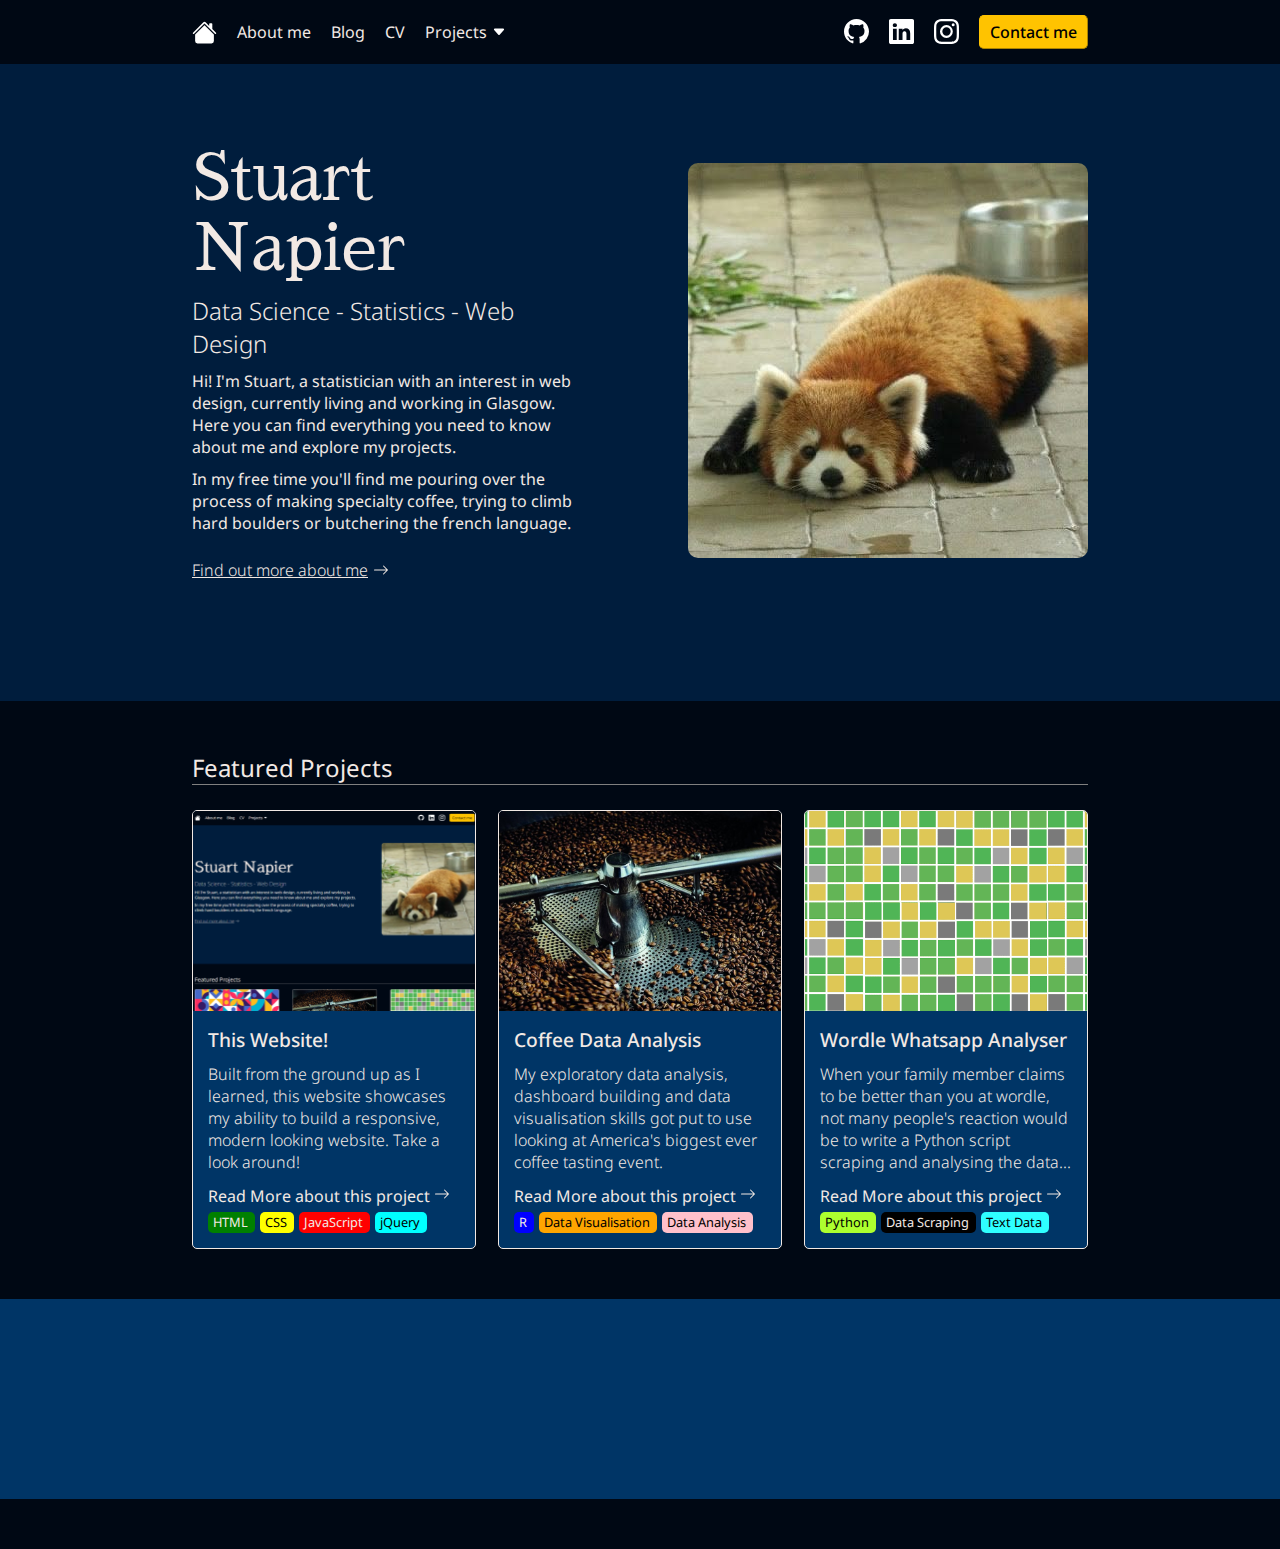
==== commit a33d9ae9: "refreshed the project section built with grid instead of flexbox now. adding basid javascript for dr" ====
--- a/index.html
+++ b/index.html
@@ -16,12 +16,14 @@
     <header>
       <div class="header-container">
         <div class="header-content-left">
-          <svg
+          <button class="burger-button hide-large" >
+            <svg
             xmlns="http://www.w3.org/2000/svg"
             width="16"
             height="16"
             fill="currentColor"
             class="bi bi-list hide-large"
+
             viewBox="0 0 16 16"
           >
             <path
@@ -29,6 +31,10 @@
               d="M2.5 12a.5.5 0 0 1 .5-.5h10a.5.5 0 0 1 0 1H3a.5.5 0 0 1-.5-.5m0-4a.5.5 0 0 1 .5-.5h10a.5.5 0 0 1 0 1H3a.5.5 0 0 1-.5-.5m0-4a.5.5 0 0 1 .5-.5h10a.5.5 0 0 1 0 1H3a.5.5 0 0 1-.5-.5"
             />
           </svg>
+          </button>
+
+
+          
 
           <a href="./index.html">
             <svg
@@ -157,6 +163,16 @@
         </div>
       </div>
     </header>
+    <section class="burger-dropdown ">
+      <div class="burger-items">
+        <ul>
+          <li><a href="">Home</a></li>
+          <li><a href="">About me</a></li>
+          <li><a href="">CV</a></li>
+          <li><a href="">Projects</a></li>
+        </ul>
+      </div>
+    </section>
     <section class="hero-background">
       <div class="hero-container">
         <div class="hero-card">
@@ -195,87 +211,111 @@
       </div>
     </section>
     <section class="features-background">
-      <div>
-        <h2>Featured Projects</h2>
-      </div>
+      <h2>Featured Projects</h2>
       <div class="card-container">
         <div class="project-card">
           <img src="./assets/website-sample-pic.png" alt="" />
-          <div class="project-card-desc">
-            <h5>This Website!</h5>
-            <p>
-              Built from the ground up as I learned, this website showcases my
-              ability to build a responsive, modern looking website. Take a look
-              around!
-            </p>
-            <a href="">Read more about this project</a>
-            <div class="project-card-pills">
-              <ul>
-                <li class="html">HTML</li>
-                <li class="css">CSS</li>
-                <li class="javascript">JavaScript</li>
-                <li class="jquery">jQuery</li>
-              </ul>
+          <div class="project-info">
+            <div class="project-text">
+              <h5>This Website!</h5>
+              <p>
+                Built from the ground up as I learned, this website showcases my
+                ability to build a responsive, modern looking website. Take a
+                look around!
+              </p>
             </div>
+          </div>
+          <div class="project-footer">
+            <a href="" class="">Read More about this project            
+              <svg
+              xmlns="http://www.w3.org/2000/svg"
+              width="16"
+              height="16"
+              fill="currentColor"
+              class=""
+              viewBox="0 0 16 16"
+            >
+              <path
+                fill-rule="evenodd"
+                d="M1 8a.5.5 0 0 1 .5-.5h11.793l-3.147-3.146a.5.5 0 0 1 .708-.708l4 4a.5.5 0 0 1 0 .708l-4 4a.5.5 0 0 1-.708-.708L13.293 8.5H1.5A.5.5 0 0 1 1 8"
+              ></path>
+            </svg></a>
+
+            <ul>
+              <li class="html">HTML</li>
+              <li class="css">CSS</li>
+              <li class="javascript">JavaScript</li>
+              <li class="jquery">jQuery</li>
+            </ul>
           </div>
         </div>
         <div class="project-card">
           <img src="./assets/coffee.jpg" alt="" />
-          <div class="project-card-desc">
-            <h5>Coffee Data Analysis</h5>
-            <p>
-              My exploratory data analysis, dashboard building and data
-              visualisation skills got put to use looking at America's biggest
-              ever coffee tasting event.
-            </p>
-            <a href="">Read more about this project</a>
-            <div class="project-card-pills">
-              <ul>
-                <li class="r">R</li>
-                <li class="data-viz">Data Visualisation</li>
-                <li class="data-analysis">Data Analysis</li>
-              </ul>
+          <div class="project-info">
+            <div class="project-text">
+              <h5>Coffee Data Analysis</h5>
+              <p>
+                My exploratory data analysis, dashboard building and data visualisation skills got put to use looking at America's biggest ever coffee tasting event.
+              </p>
             </div>
           </div>
-        </div>
+          <div class="project-footer">
+            <a href="" class="">Read More about this project            
+              <svg
+              xmlns="http://www.w3.org/2000/svg"
+              width="16"
+              height="16"
+              fill="currentColor"
+              class=""
+              viewBox="0 0 16 16"
+            >
+              <path
+                fill-rule="evenodd"
+                d="M1 8a.5.5 0 0 1 .5-.5h11.793l-3.147-3.146a.5.5 0 0 1 .708-.708l4 4a.5.5 0 0 1 0 .708l-4 4a.5.5 0 0 1-.708-.708L13.293 8.5H1.5A.5.5 0 0 1 1 8"
+              ></path>
+            </svg></a>
+
+            <ul>
+              <li class="r">R</li>
+              <li class="data-viz">Data Visualisation</li>
+              <li class="data-analysis">Data Analysis</li>
+            </ul>
+          </div></div>
         <div class="project-card">
           <img src="./assets/wordle_big_animation2.gif" alt="" />
-          <div class="project-card-desc">
-            <h5>Wordle Whatsapp Analyser</h5>
-            <p>
-              When your family member claims to be better than you at wordle,
-              not many people's reaction would be to write a Python script
-              scraping and analysing the data...
-            </p>
-            <a href="">Read more about this project</a>
-            <div class="project-card-pills">
-              <ul>
-                <li class="python">Python</li>
-                <li class="scraping">Data Scraping</li>
-                <li class="nlp">NLP</li>
-              </ul>
+          <div class="project-info">
+            <div class="project-text">
+              <h5>Wordle Whatsapp Analyser</h5>
+              <p>
+                When your family member claims to be better than you at wordle, not many people's reaction would be to write a Python script scraping and analysing the data...
+              </p>
             </div>
           </div>
-        </div>
+          <div class="project-footer">
+            <a href="" class="">Read More about this project            
+              <svg
+              xmlns="http://www.w3.org/2000/svg"
+              width="16"
+              height="16"
+              fill="currentColor"
+              class=""
+              viewBox="0 0 16 16"
+            >
+              <path
+                fill-rule="evenodd"
+                d="M1 8a.5.5 0 0 1 .5-.5h11.793l-3.147-3.146a.5.5 0 0 1 .708-.708l4 4a.5.5 0 0 1 0 .708l-4 4a.5.5 0 0 1-.708-.708L13.293 8.5H1.5A.5.5 0 0 1 1 8"
+              ></path>
+            </svg></a>
+
+            <ul>
+              <li class="python">Python</li>
+              <li class="scraping">Data Scraping</li>
+              <li class="nlp">Text Data</li>
+            </ul>
+          </div>
+        </div></div>
       </div>
-      <div class="feature-end-link">
-        <a class="hero-link" href="#">
-          Explore all projects
-          <svg
-            xmlns="http://www.w3.org/2000/svg"
-            width="16"
-            height="16"
-            fill="currentColor"
-            class=""
-            viewBox="0 0 16 16"
-          >
-            <path
-              fill-rule="evenodd"
-              d="M1 8a.5.5 0 0 1 .5-.5h11.793l-3.147-3.146a.5.5 0 0 1 .708-.708l4 4a.5.5 0 0 1 0 .708l-4 4a.5.5 0 0 1-.708-.708L13.293 8.5H1.5A.5.5 0 0 1 1 8"
-            ></path>
-          </svg>
-        </a>
-      </div>
+      
     </section>
     <section class="jumbotron">
       <div class="jumbotron-background"></div>
--- a/styles.css
+++ b/styles.css
@@ -16,6 +16,7 @@
 
 header{
     position: fixed;
+    z-index: 1;
     top: 0;
     left: 0;
     width: 100%;
@@ -75,6 +76,27 @@
     padding-left: 5px;
     height: 14px;
     width: 14px;
+}
+
+.project-dropdown {
+    position: absolute;
+    top: 64px;
+    /* height: 100px;
+    width:50px; */
+    background-color: white;
+    padding-top: 10px;
+    padding-left: 10px;
+    padding-right: 40px;
+    padding-bottom: 10px;
+    display: flex;
+    flex-direction: column;
+}
+
+.project-dropdown li{
+    color: black;
+    list-style: none;
+    padding-bottom: 5px;
+    font-size: 1.25rem;
 }
 
 .header-end{
@@ -107,19 +129,8 @@
     color: white;
 }
 
-.header-burger ul{
-    display: flex;
-    align-items: center;
-    float: left;
-    margin: 0px;
-    list-style-type: none;
-}
-
-.header-burger li {
-    display: block;
-    padding-left: 5px;
-    padding-right: 5px;
-    /* border: 1px solid red; */
+.burger-dropdown {
+    display: none;
 }
 
 /* XL screen - large desktop */
@@ -150,9 +161,7 @@
         padding-right: 5%;
         display: flex;
         justify-content: space-between;
-    }
-    .header-container:hover{
-        background-color: aquamarine;
+        padding-bottom: 0px;
     }
 
     .header-container .hide-small{
@@ -176,13 +185,34 @@
         margin-right: 0px;
     }
 
-  }
+    .burger-dropdown {
+        /* visibility: visible; */
+        display: none;
+        margin-bottom: 10px;
+    }
+
+    .burger-button {
+        background-color: transparent;
+        border: none;
+        cursor: pointer;
+    }
+
+    .burger-items {
+        margin-top: 64px;
+    }
+    .burger-dropdown a{
+        /* margin-top: 64px; */
+        color: black;
+    }
+  }
+
+
 
   /* || Hero section */
   .hero-background{
 
     width: 100%;
-    margin-top: 60px;
+    margin-top: 64px;
     padding-bottom: 120px;
     background-color: var(--oxford-blue);
   }
@@ -216,7 +246,7 @@
     padding-top: 10px;
   }
 
-  .hero-link{
+  .hero-background .hero-link{
     display: flex;
     align-items: center;
     gap: 5px;
@@ -232,8 +262,8 @@
     width: 400px;
   }
 
-/* Medium and Small screen - phone */
-@media screen and (max-width: 992px) {
+  /* Medium and Small screen - phone */
+  @media screen and (max-width: 992px) {
     .hero-container{
         flex-wrap: wrap;
         padding-top: 50px;
@@ -260,30 +290,34 @@
     padding-right: 15%;
     padding-top: 50px;
     padding-bottom: 50px;
-}
-
-
+
+}
+
+.card-container {
+    display: grid;
+    grid-template-columns: repeat(3, 1fr);
+    grid-template-rows: 1fr;
+    column-gap: 2.5%;
+}
+
+ 
 .features-background h2{
     margin-bottom: 25px;
     color: var(--light-text);
     border-bottom: solid gray 0.5px;
     font-family: 'Noto Sans', sans-serif;
     font-weight: 400;
-}
-
-.card-container{
-    display: flex;
-    justify-content: space-between;
-    padding-top: 0px;
-    gap: 10px;
-}
+    grid-column: span 3;
+} 
 
 .project-card{
     color: var(--light-text);
     background-color: var(--yale-blue);
     border: solid var(--light-text) 1px;
     border-radius: 5px;
-    width: 325px;
+    font-family: 'Noto Sans', sans-serif;
+    position: relative;
+    min-width: 250px;
 }
 
 .project-card > img{
@@ -294,17 +328,13 @@
     border-top-right-radius: 4px;
 }
 
-.project-card-desc{
-    /* display: flex;
-    flex-direction: column;
-    justify-content: space-between; */
-    padding-left: 20px;
-    padding-top: 5px;
-    padding-right: 10px;
-    padding-bottom: 20px;
-    font-family: 'Noto Sans', sans-serif;
-
-}
+.project-info {
+    margin: 10px 15px 75px 15px;
+    font-family: 'Noto Sans', sans-serif;
+    /* padding: 10px 10px 10px 10px; */
+}
+
+
 
 .project-card h5{
     font-weight: 500;
@@ -314,29 +344,31 @@
 
 .project-card p{
     font-weight: 300;
-    font-size: 1rem;
-    padding-bottom: 10px;
+}
+
+.project-footer {
+    position: absolute;
+    bottom: 5px;
+    left: 15px;
 }
 
 .project-card a{
+    display: inline-block;
     font-weight: 400;
     font-size: 1rem;
-    padding-bottom: 20px;
-}
-
-.project-card-pills{
-    display: flex;
+    /* padding-bottom: 10px; */
 }
 
 .project-card ul{
-    list-style-type: none;
-    padding-top: 10px;
-}
-
-.project-card-pills li{
-    display: inline;
+    list-style: none;
+    display:flex;
+    gap: 5px;
+}
+
+.project-card li {
     margin-top: 5px;
-    padding: 2px 5px 2px 5px;
+    margin-bottom: 10px;
+    padding: 1px 7px 2px 5px;
     font-size: 0.8rem;
     font-weight: 400;
     border-radius: 5px;
@@ -350,10 +382,9 @@
     background-color: yellow;
     color: black;
 }
-.javascript {
+ .javascript {
     background-color: red;
-    /* color: black; */
-}
+ }
 .jquery {
     background-color: aqua;
     color: black;
@@ -384,73 +415,53 @@
     color: black;
 }
 
+
 /* Large screen and above */
-@media screen and (min-width: 1200px){
-    .project-card{
-        min-width: 300px;
-        width: 30%;
-    }
-}
 
 /* Large screen - laptop */
 @media screen and (max-width: 1200px) and (min-width: 992px){
     .card-container{
-        flex-wrap: wrap;
-        gap: 20px;
+        grid-template-columns: 1fr;
+        grid-template-rows: repeat(3, 1fr);
+        gap: 20px
     }
 
     .project-card{
         width: 800px;
-        max-height: 200px;
-        height: 30%;
+        height: 200px;
+        /* height: 30%; */
         display: flex;
-    }
-    .project-card-desc{
-        display: flex;
-        flex-direction: column;
-        justify-content: space-between;
-
-    }
-    .project-card-desc a{
-        padding-top: 0px;
-        padding-bottom: 0px;
-    }
-    .project-card-desc a{
-        padding-top: 0px;
-        padding-bottom: 0px;
-    }
-
-    .project-card-pills{
-        margin-top: 0px;
-        margin-bottom: 0px;
-        padding-top: 0px;
-        padding-bottom: 0px;
-        justify-self: flex-end;
-    }
-
-
+
+    }
+
+    .project-footer {
+        position: absolute;
+        bottom: 5px;
+        left: 335px;
+    }
+    
     .project-card img{
-        min-width: 40%;
+        width: 320px;
+        height: 200px;
+        object-fit: cover;
         border-top-right-radius:unset;
         border-bottom-left-radius: 4px;
     }
-}
+} 
 
 
 /* Medium and Small screen - phone */
 @media screen and (max-width: 992px) {
     .card-container{
-        flex-wrap: wrap;
-        flex-direction: column;
-        align-items: center;
+        grid-template-columns: 1fr;
+        grid-template-rows: repeat(3, 1fr);
         gap: 20px;
+        max-width: 350px;
+        margin: auto;
     }
     .project-card{
-        width: 100%;
-        max-width: 350px;
-
-    }
-
+
+    }
   }
 
   /* || Jumbotron */
@@ -459,7 +470,7 @@
     width: 100%;
     height: 200px;
     background-color: var(--yale-blue);
-  }
+  } 
 
   .footer-background{
     width: 100%;
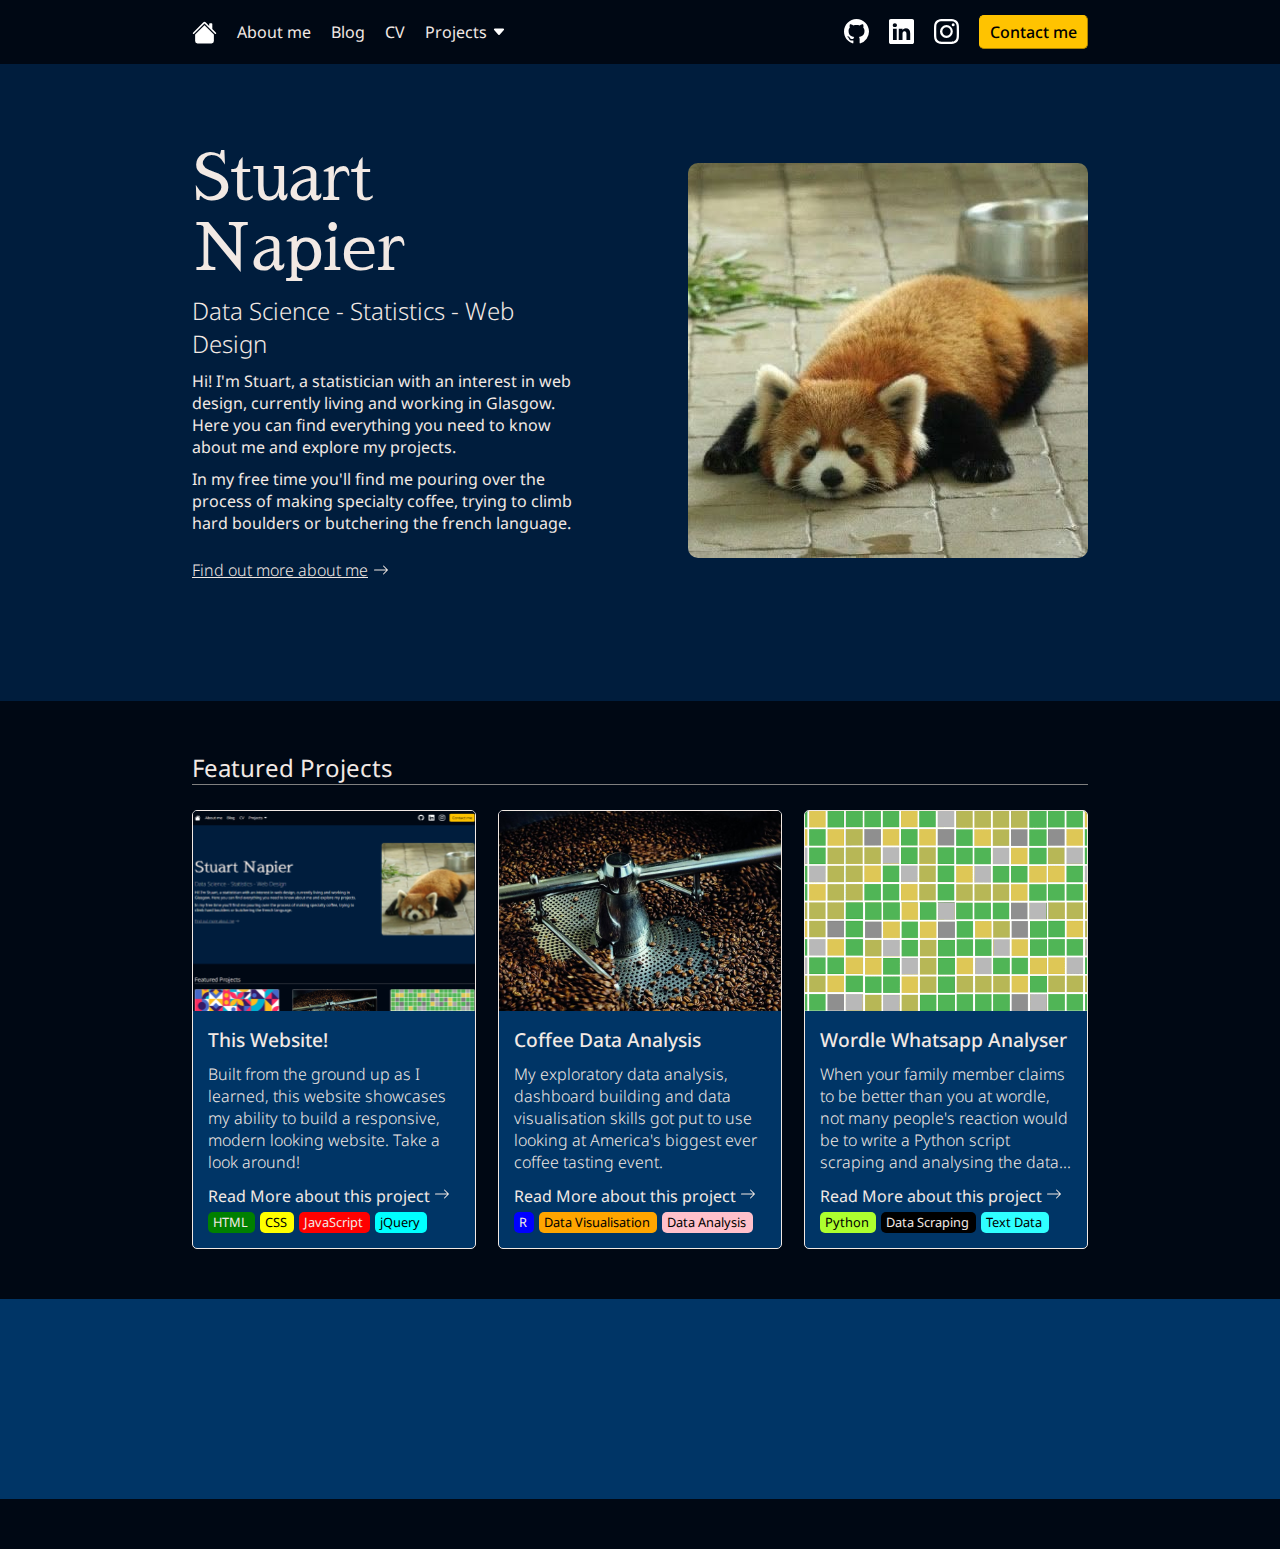
==== commit 100a8702: "updating with newer saved versions of files" ====
--- a/index.html
+++ b/index.html
@@ -163,7 +163,7 @@
         </div>
       </div>
     </header>
-    <section class="burger-dropdown ">
+    <section class="burger-dropdown">
       <div class="burger-items">
         <ul>
           <li><a href="">Home</a></li>
--- a/styles.css
+++ b/styles.css
@@ -15,7 +15,7 @@
 }
 
 header{
-    position: fixed;
+    position: sticky;
     z-index: 1;
     top: 0;
     left: 0;
@@ -78,11 +78,9 @@
     width: 14px;
 }
 
-.project-dropdown {
+/* .project-dropdown {
     position: absolute;
     top: 64px;
-    /* height: 100px;
-    width:50px; */
     background-color: white;
     padding-top: 10px;
     padding-left: 10px;
@@ -97,7 +95,7 @@
     list-style: none;
     padding-bottom: 5px;
     font-size: 1.25rem;
-}
+} */
 
 .header-end{
     display: flex;
@@ -186,9 +184,7 @@
     }
 
     .burger-dropdown {
-        /* visibility: visible; */
         display: none;
-        margin-bottom: 10px;
     }
 
     .burger-button {
@@ -198,7 +194,7 @@
     }
 
     .burger-items {
-        margin-top: 64px;
+        /* margin-top: 64px; */
     }
     .burger-dropdown a{
         /* margin-top: 64px; */
@@ -212,7 +208,7 @@
   .hero-background{
 
     width: 100%;
-    margin-top: 64px;
+
     padding-bottom: 120px;
     background-color: var(--oxford-blue);
   }
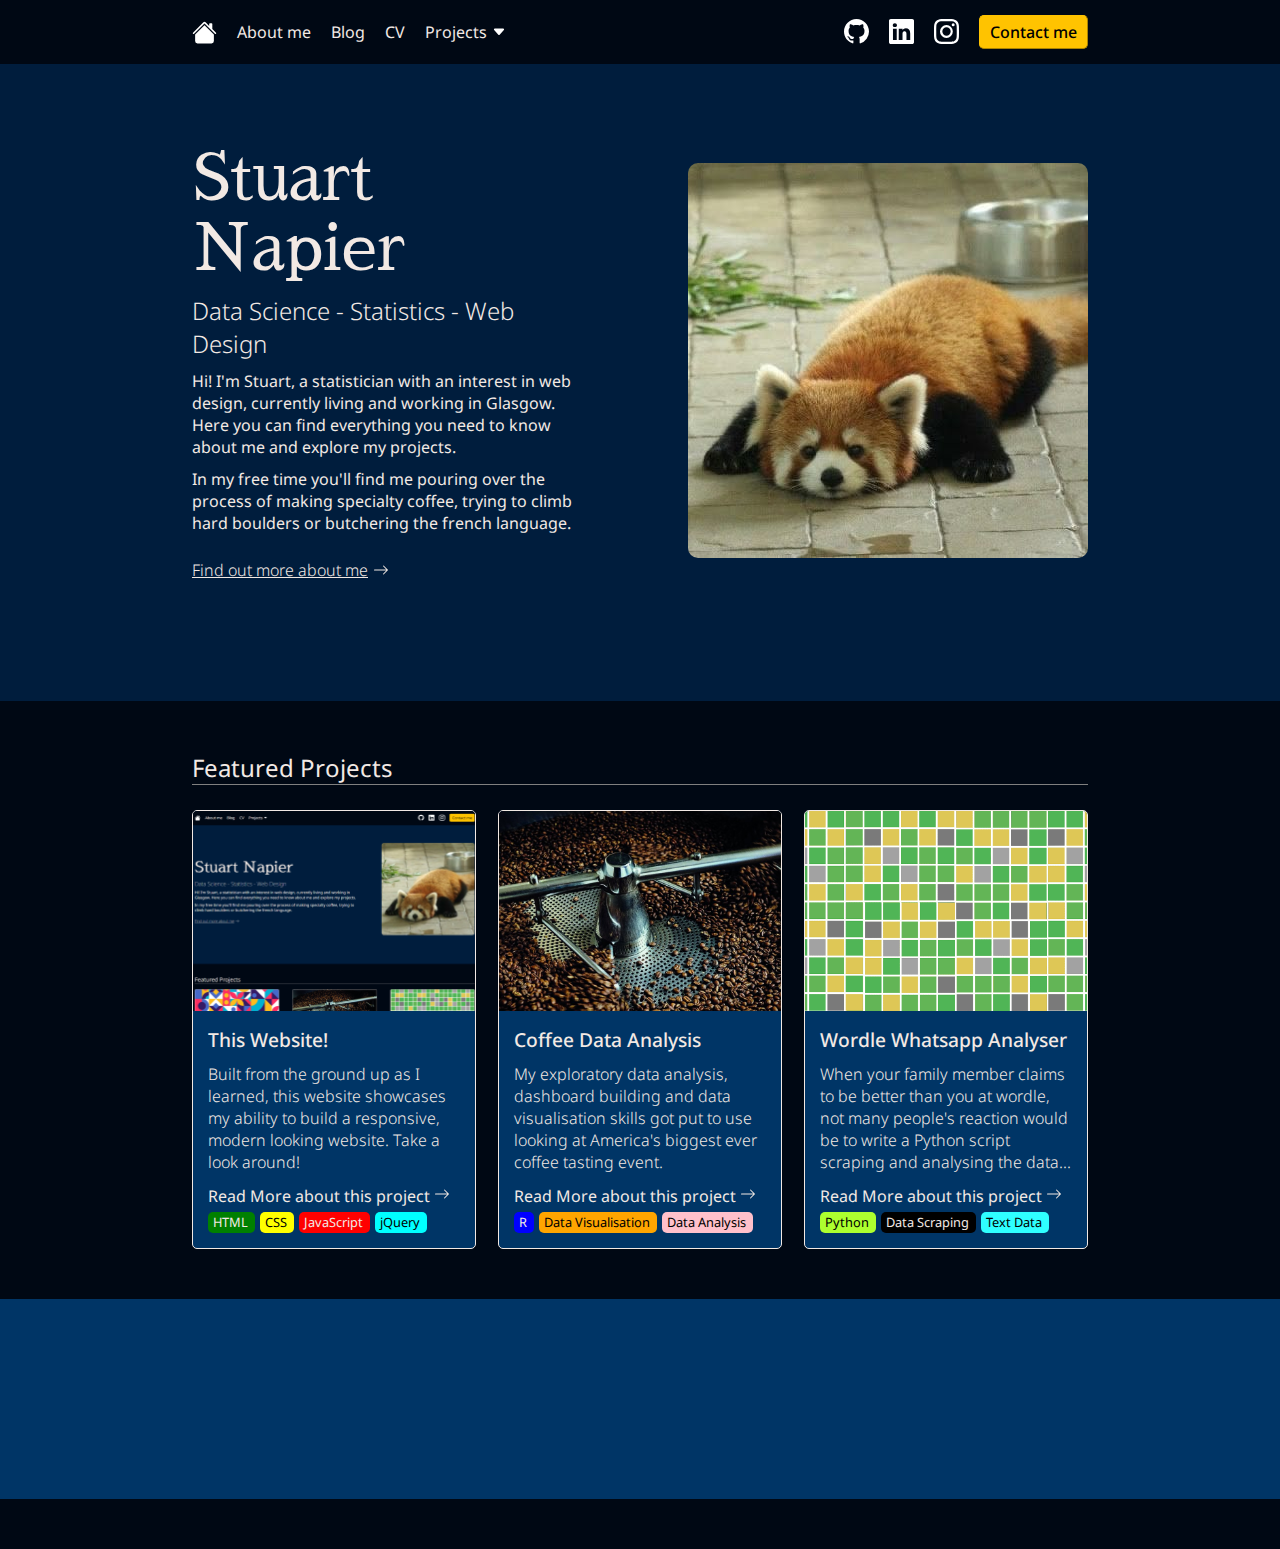
==== commit 2438ae8a: "added button popover for contact me" ====
--- a/index.html
+++ b/index.html
@@ -121,7 +121,17 @@
             </svg>
           </a>
 
-          <button class="contact-button">Contact me</button>
+          <button class="contact-button" popovertarget="contact-popup">Contact me</button>
+          <div popover id="contact-popup">
+              <h2>Contact details</h2>
+              <hr>
+              <p>If you would like to get in touch with me in a professional capacity then please message me on LinkedIn</p>
+              <p>Or feel free to reach out to me on my social media pages or send me an email at *email hidden*.</p>
+              <div>
+                <button popovertarget="contact-popup" popovertargetaction="hide">Close</button>
+              </div>
+              
+          </div>
         </div>
         <div class="header-small-middle">
           <a href="">
@@ -162,17 +172,18 @@
           </a>
         </div>
       </div>
+      <section class="burger-dropdown">
+        <div class="burger-items">
+          <ul>
+            <li><a href="">Home</a></li>
+            <li><a href="">About me</a></li>
+            <li><a href="">CV</a></li>
+            <li><a href="">Projects</a></li>
+          </ul>
+        </div>
+      </section>
     </header>
-    <section class="burger-dropdown">
-      <div class="burger-items">
-        <ul>
-          <li><a href="">Home</a></li>
-          <li><a href="">About me</a></li>
-          <li><a href="">CV</a></li>
-          <li><a href="">Projects</a></li>
-        </ul>
-      </div>
-    </section>
+
     <section class="hero-background">
       <div class="hero-container">
         <div class="hero-card">
--- a/styles.css
+++ b/styles.css
@@ -127,9 +127,55 @@
     color: white;
 }
 
-.burger-dropdown {
-    display: none;
-}
+#popover-container{
+    display:flex;
+    justify-content: center;
+    width: 100%;
+}
+
+#contact-popup{
+    padding:40px;
+    background-color: var(--rich-black);
+    font-family:"Segoe UI", Tahoma, Geneva, Verdana, sans-serif;
+    position: sticky;
+    top: 50%;
+    left: 50%;
+    transform: translate(-50%, -50%);
+    border-radius: 12px;
+}
+
+#contact-popup *{
+    font-family: 'Libre Baskerville', serif;
+    font-family: 'Noto Sans', sans-serif;
+    margin-top: 10px;
+    margin-bottom: 10px;
+}
+
+#contact-popup h2{
+    color: var(--light-text)
+}
+
+#contact-popup div{
+    margin-top: 20px;
+    text-align: center;
+}
+
+#contact-popup button{
+    font-family: 'Libre Baskerville', serif;
+    font-family: 'Noto Sans', sans-serif;
+    font-size: 16px;
+    font-weight: 500;
+    padding-left: 10px;
+    padding-right: 10px;
+    padding-top: 5px;
+    padding-bottom: 5px;
+    background-color: var(--light-text);
+    border-width: 1px;
+    border-radius: 5px;
+    border-color: var(--light-text);
+    cursor: pointer;
+}
+
 
 /* XL screen - large desktop */
 @media screen and (min-width: 992px){
@@ -139,6 +185,10 @@
         margin: 0px;
     }
     .header-small-middle{
+        display: none;
+    }
+
+    .burger-dropdown, .burger-items{
         display: none;
     }
 }
@@ -183,9 +233,7 @@
         margin-right: 0px;
     }
 
-    .burger-dropdown {
-        display: none;
-    }
+
 
     .burger-button {
         background-color: transparent;
@@ -193,8 +241,23 @@
         cursor: pointer;
     }
 
+    .burger-dropdown {
+        display: none;
+        position: absolute;
+        background-color: red;
+        padding: 64px 0px 64px 0px;
+        width: 100%;
+    }
     .burger-items {
         /* margin-top: 64px; */
+        background-color: green;
+        padding-left: 20px;
+    }
+
+    .burger-items li{
+        /* margin-top: 64px; */
+
+        list-style: none;
     }
     .burger-dropdown a{
         /* margin-top: 64px; */
@@ -256,6 +319,10 @@
   .hero-picture {
     border-radius: 10px;
     width: 400px;
+  }
+
+  .hero-link > svg {
+    position: relative;
   }
 
   /* Medium and Small screen - phone */
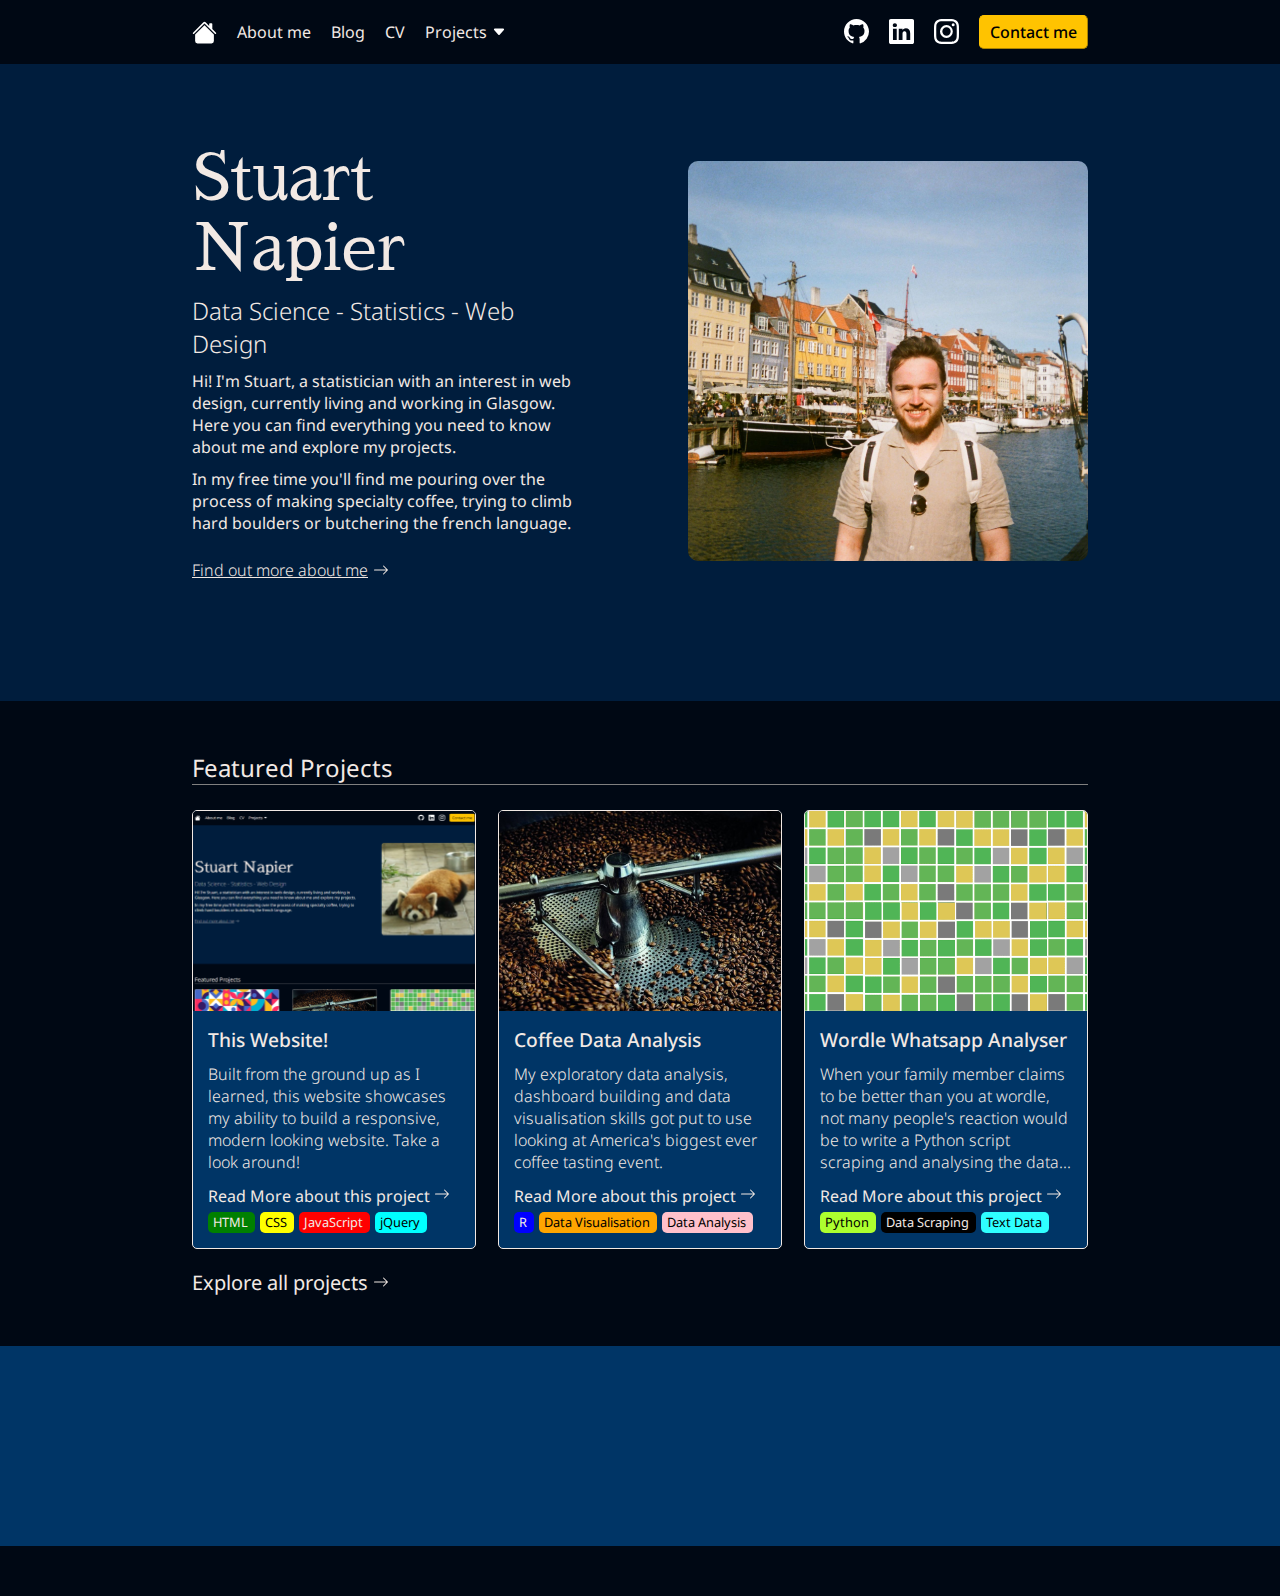
==== commit 217b00bd: "changed homepage hero image to one of myself" ====
--- a/index.html
+++ b/index.html
@@ -217,7 +217,7 @@
           </a>
         </div>
         <div>
-          <img src="./assets/red-panda.jpg" alt="" class="hero-picture" />
+          <img src="./assets/stuart-copenhagen.jpg" alt="" class="hero-picture" />
         </div>
       </div>
     </section>
@@ -326,7 +326,24 @@
           </div>
         </div></div>
       </div>
-      
+      <div>
+        <a href="#" class="project-end-text">Explore all projects          
+          <svg
+          xmlns="http://www.w3.org/2000/svg"
+          width="16"
+          height="16"
+          fill="currentColor"
+          class=""
+          viewBox="0 0 16 16"
+        >
+          <path
+            fill-rule="evenodd"
+            d="M1 8a.5.5 0 0 1 .5-.5h11.793l-3.147-3.146a.5.5 0 0 1 .708-.708l4 4a.5.5 0 0 1 0 .708l-4 4a.5.5 0 0 1-.708-.708L13.293 8.5H1.5A.5.5 0 0 1 1 8"
+          ></path>
+        </svg></a>
+      </div>
+
+
     </section>
     <section class="jumbotron">
       <div class="jumbotron-background"></div>
--- a/styles.css
+++ b/styles.css
@@ -319,6 +319,8 @@
   .hero-picture {
     border-radius: 10px;
     width: 400px;
+    height:400px;
+    object-fit: cover; 
   }
 
   .hero-link > svg {
@@ -361,6 +363,7 @@
     grid-template-columns: repeat(3, 1fr);
     grid-template-rows: 1fr;
     column-gap: 2.5%;
+    margin-bottom: 20px;
 }
 
  
@@ -478,7 +481,14 @@
     color: black;
 }
 
-
+.project-end-text{
+    font-size: 1.25rem;
+    font-family: 'Noto Sans', sans-serif;
+}
+
+.project-end-text > svg {
+    position: relative;
+  }
 /* Large screen and above */
 
 /* Large screen - laptop */
